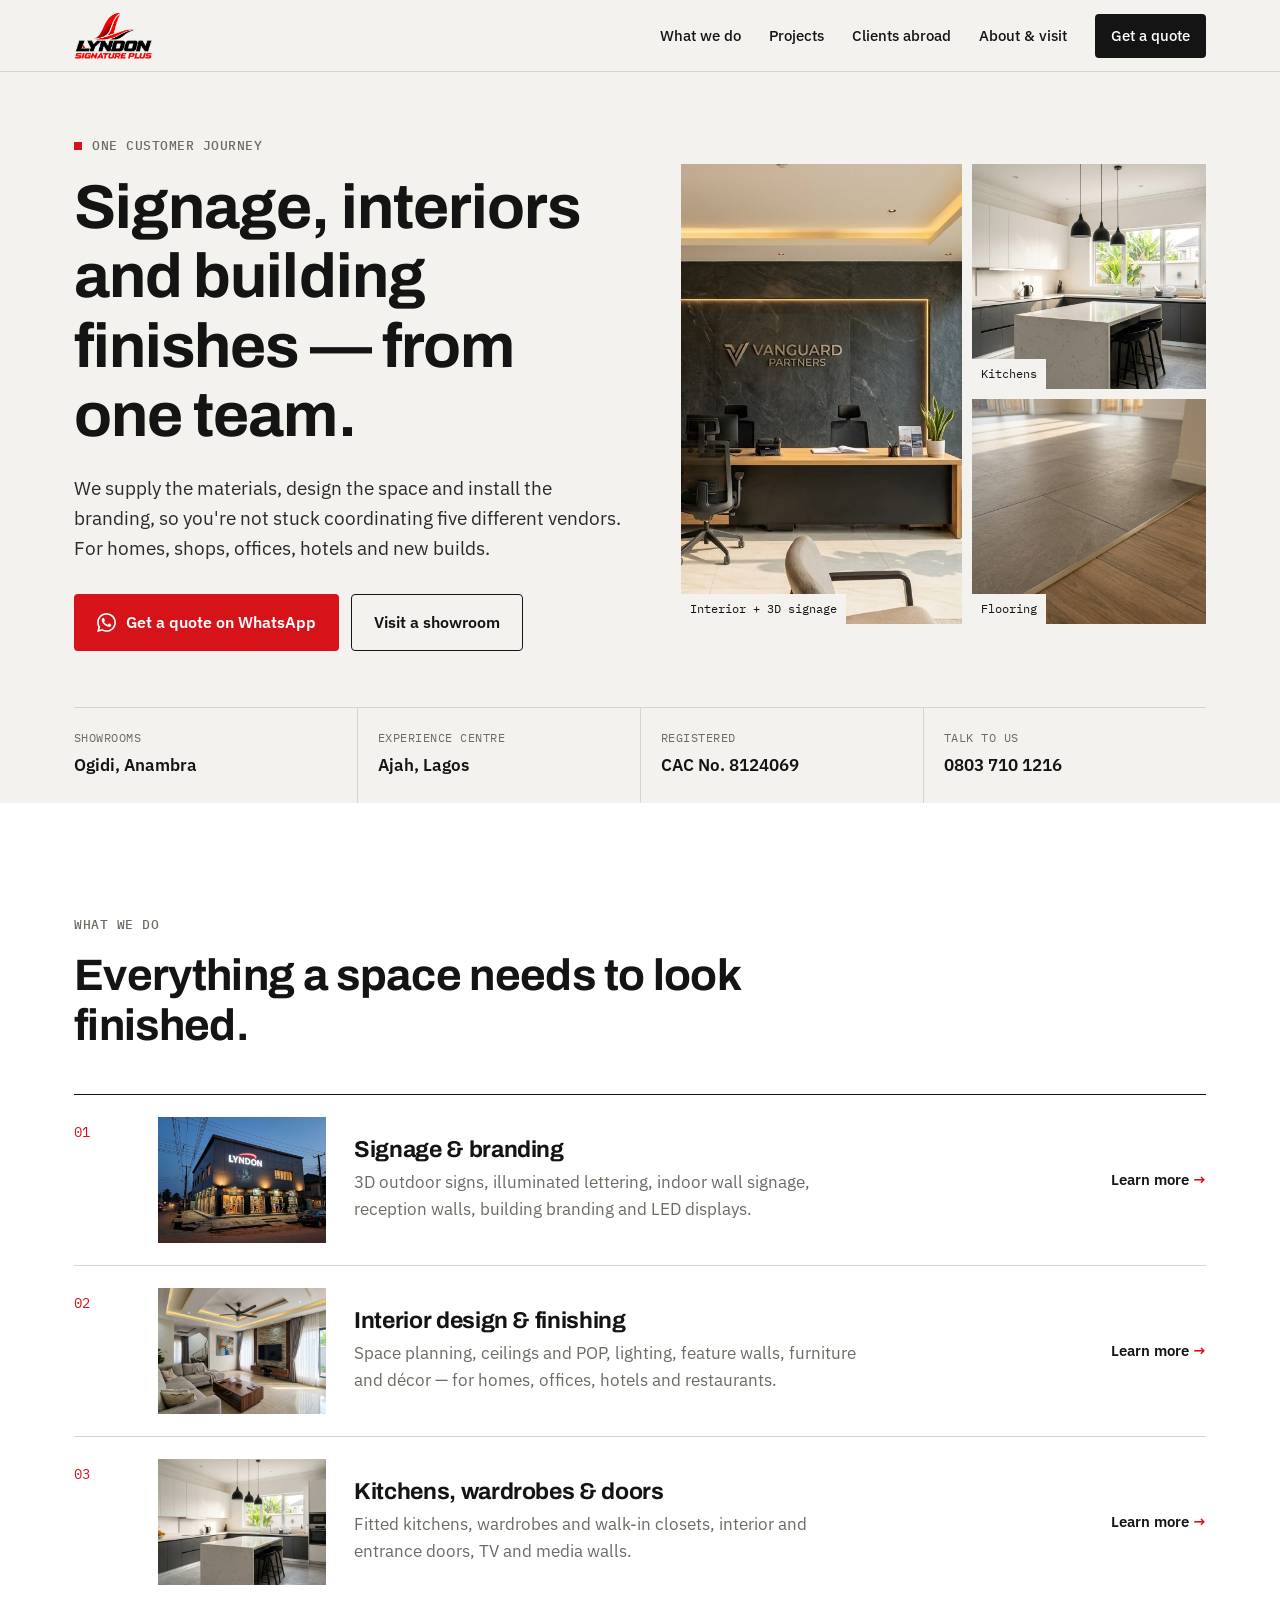
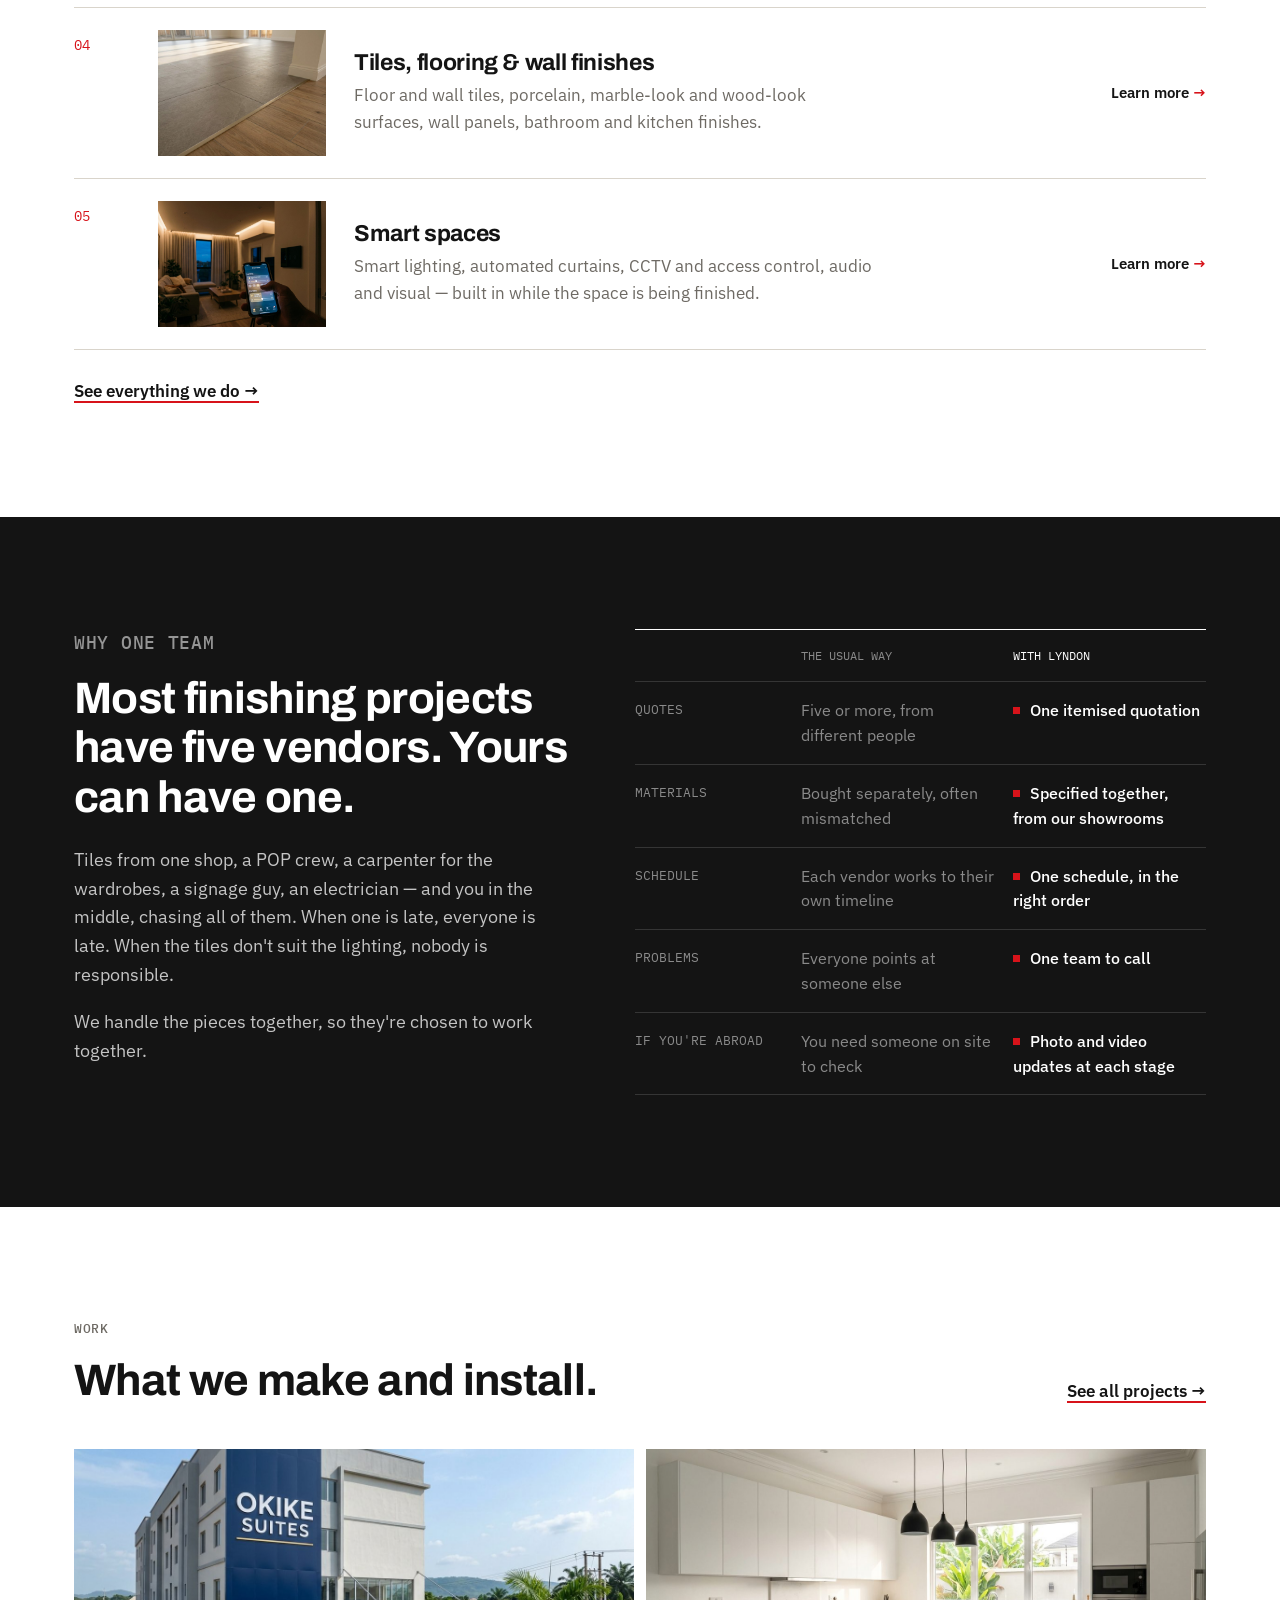
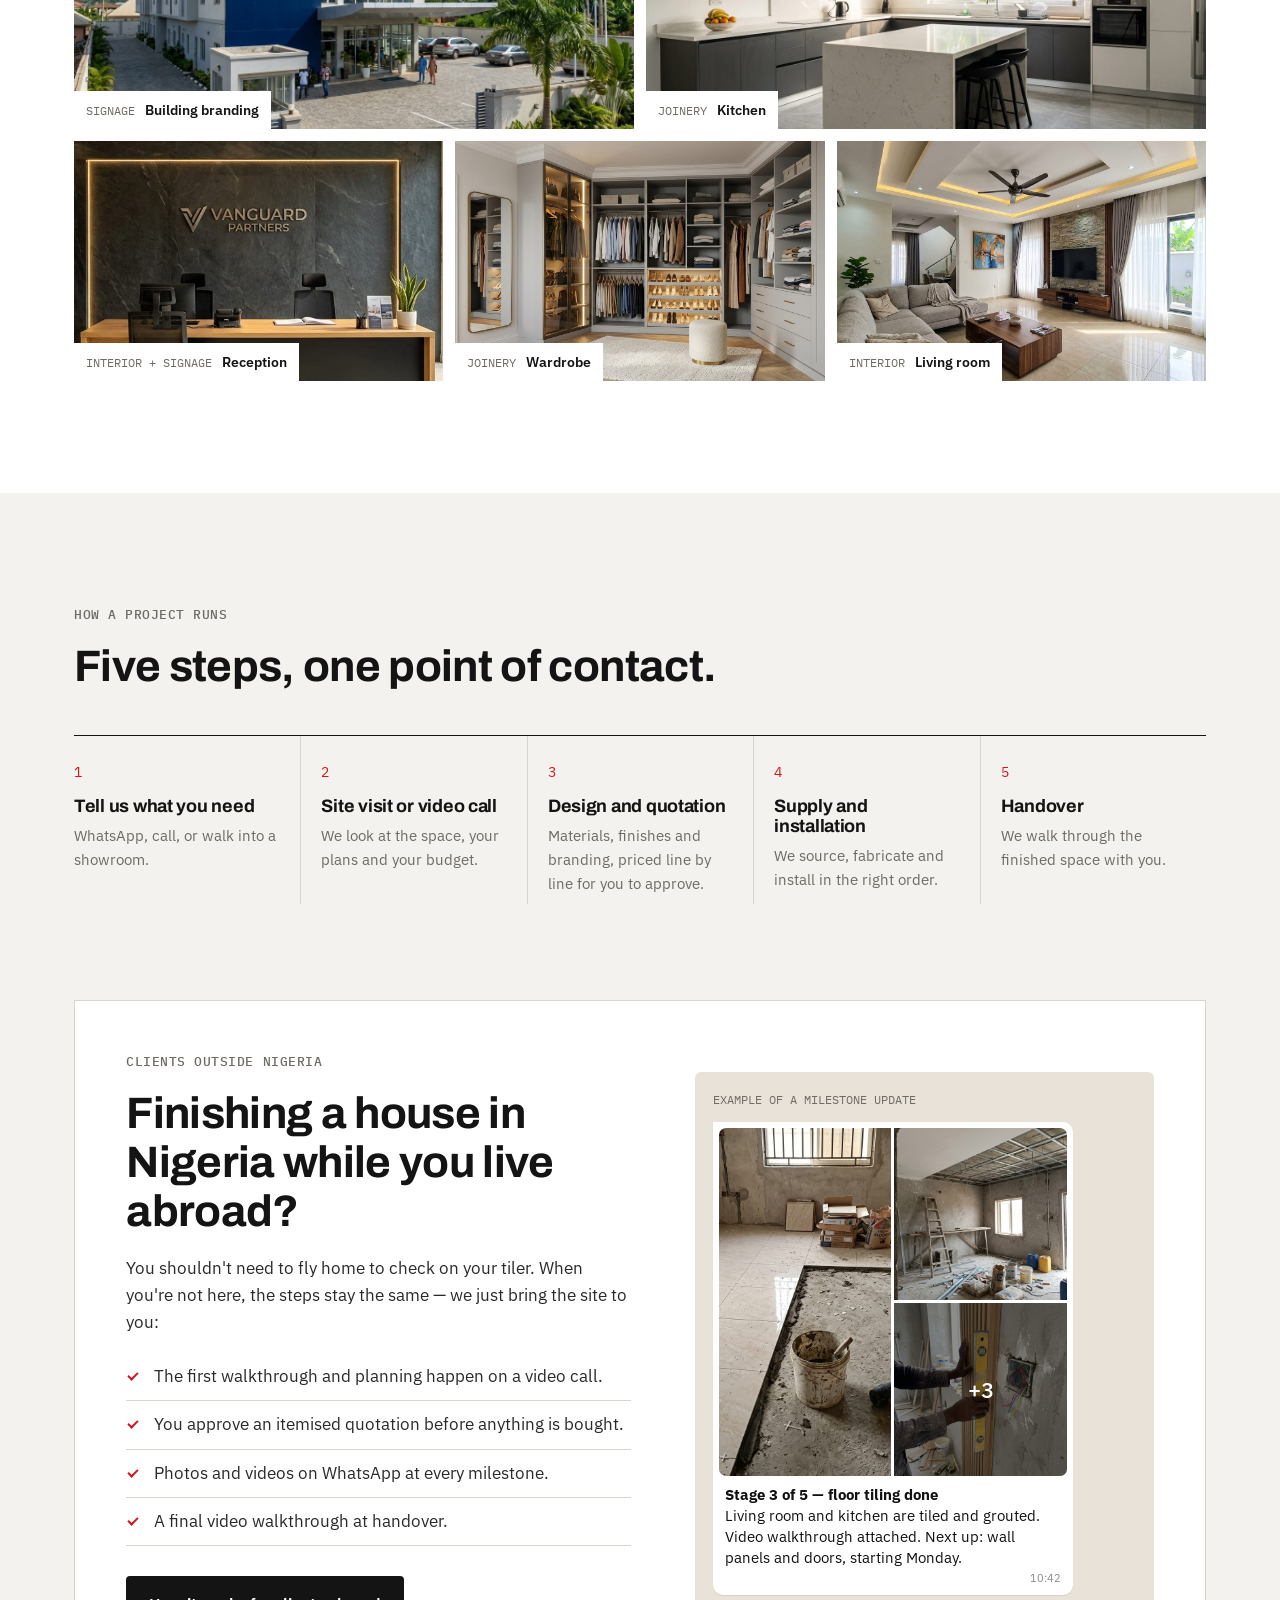
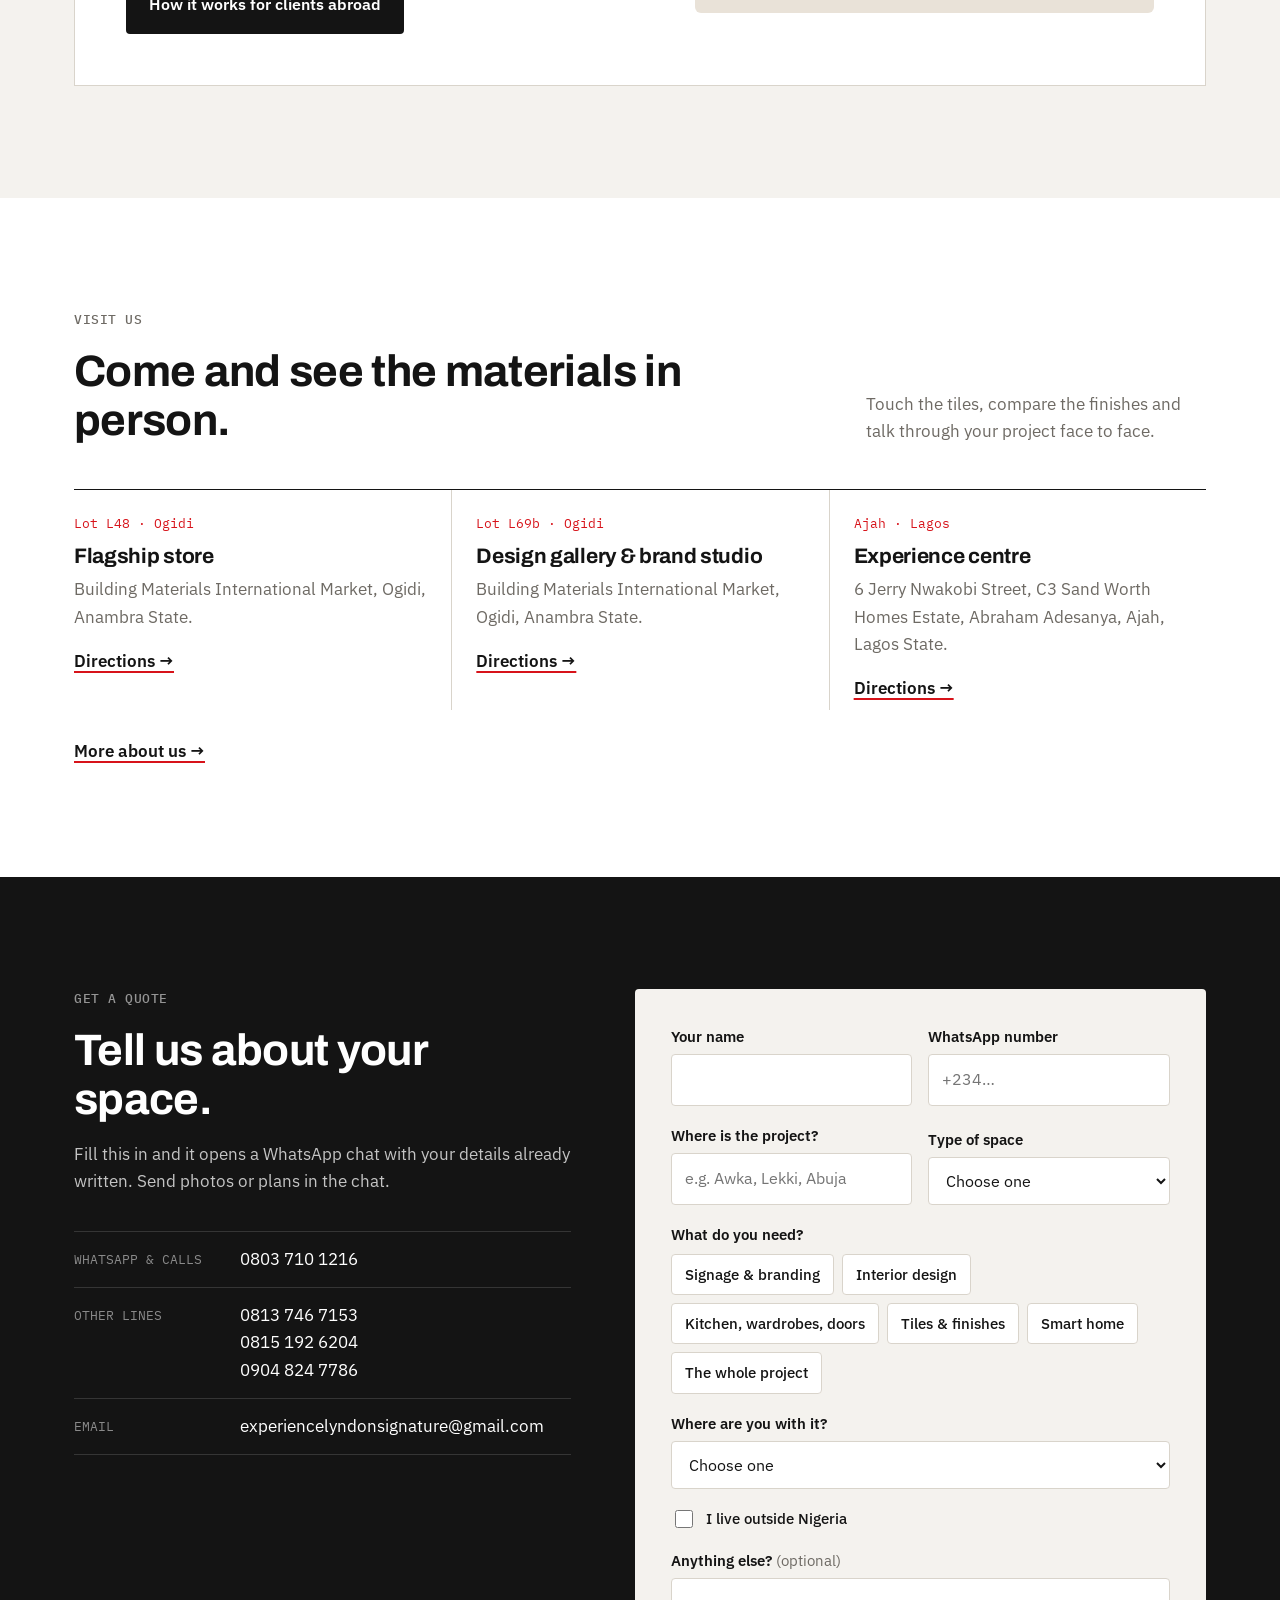
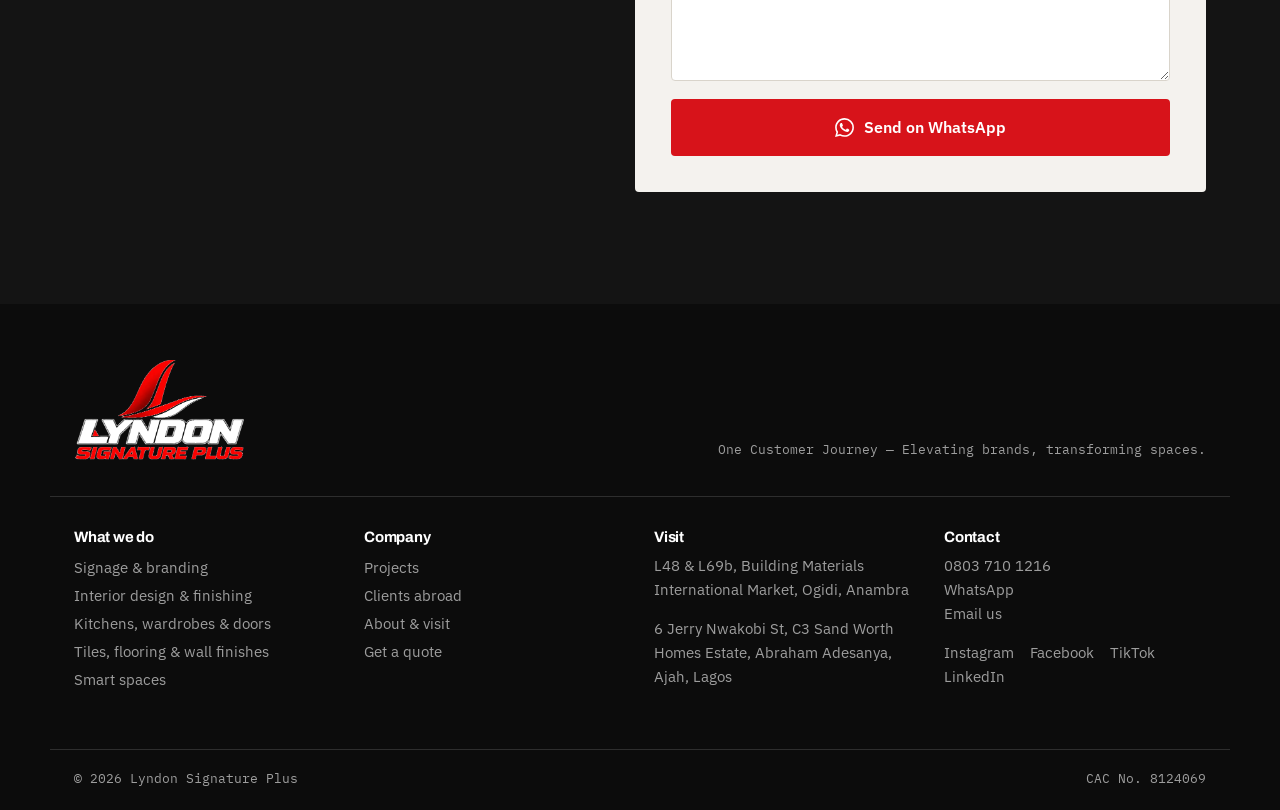
==== website/index.html @ a9f729b7 "Add site pages, styles and logos Co-Authored-By: Claude Opus 5.5 <noreply@anthropic.com>" ====
<!doctype html>
<html lang="en">
<head>
  <meta charset="utf-8">
  <meta name="viewport" content="width=device-width, initial-scale=1">
  <title>Lyndon Signature Plus — Signage, Interiors &amp; Building Finishes</title>
  <meta name="description" content="Signage, interiors, kitchens, doors, tiles and finishes — supplied, designed and installed by one team. Showrooms in Ogidi, Anambra and an experience centre in Ajah, Lagos.">
  <meta name="theme-color" content="#f4f2ee">
  <meta property="og:title" content="Lyndon Signature Plus">
  <meta property="og:description" content="Signage, interiors and building finishes from one team. Ogidi · Lagos.">
  <meta property="og:image" content="assets/img/hero-reception.jpg">
  <link rel="icon" type="image/png" href="assets/img/favicon.png">
  <link rel="preconnect" href="https://fonts.googleapis.com">
  <link rel="preconnect" href="https://fonts.gstatic.com" crossorigin>
  <link href="https://fonts.googleapis.com/css2?family=Archivo:wght@500;600;700;800&family=IBM+Plex+Mono:wght@400;500&family=IBM+Plex+Sans:wght@400;500;600&display=swap" rel="stylesheet">
  <link rel="stylesheet" href="assets/css/styles.css">
</head>
<body>

<header class="header" id="top">
  <div class="container header__inner">
    <a href="index.html" class="header__logo" aria-label="Lyndon Signature Plus home">
      <img src="assets/img/logo.png" alt="Lyndon Signature Plus" width="1084" height="638">
    </a>
    <nav class="nav" id="nav" aria-label="Main">
      <a href="services.html">What we do</a>
      <a href="projects.html">Projects</a>
      <a href="abroad.html">Clients abroad</a>
      <a href="about.html">About &amp; visit</a>
      <a href="contact.html" class="nav__cta">Get a quote</a>
    </nav>
    <button class="menu-toggle" id="menuToggle" aria-label="Open menu" aria-expanded="false" aria-controls="nav">
      <span></span><span></span>
    </button>
  </div>
</header>

<main>

<!-- ============ HERO ============ -->
<section class="hero">
  <div class="container hero__grid">
    <div class="hero__text">
      <p class="label"><span class="label__dot"></span>One Customer Journey</p>
      <h1>Signage, interiors and building finishes — from one team.</h1>
      <p class="hero__lead">We supply the materials, design the space and install the branding, so you're not stuck coordinating five different vendors. For homes, shops, offices, hotels and new builds.</p>
      <div class="hero__ctas">
        <a href="https://wa.me/2348037101216?text=Hello%20Lyndon%20Signature%20Plus%2C%20I'd%20like%20a%20quote." class="btn btn--red" target="_blank" rel="noopener">
          <svg viewBox="0 0 24 24" aria-hidden="true"><use href="#i-wa"/></svg> Get a quote on WhatsApp
        </a>
        <a href="about.html#visit" class="btn btn--line">Visit a showroom</a>
      </div>
    </div>

    <!-- Swap these for real project/showroom photos when available -->
    <div class="hero__media">
      <figure class="hm hm--a"><img src="assets/img/hero-reception.jpg" alt="Lounge with a backlit 3D logo wall"><figcaption>Interior + 3D signage</figcaption></figure>
      <figure class="hm hm--b"><img src="assets/img/kitchens.jpg" alt="Fitted kitchen with island"><figcaption>Kitchens</figcaption></figure>
      <figure class="hm hm--c"><img src="assets/img/flooring.jpg" alt="Wood-look and marble flooring"><figcaption>Flooring</figcaption></figure>
      <figure class="hm hm--d"><img src="assets/img/doors.jpg" alt="Solid wood interior doors"><figcaption>Doors</figcaption></figure>
    </div>
  </div>

  <div class="container">
    <dl class="facts">
      <div><dt>Showrooms</dt><dd>Ogidi, Anambra</dd></div>
      <div><dt>Experience centre</dt><dd>Ajah, Lagos</dd></div>
      <div><dt>Registered</dt><dd>CAC No. 8124069</dd></div>
      <div><dt>Talk to us</dt><dd><a href="tel:+2348037101216">0803 710 1216</a></dd></div>
    </dl>
  </div>
</section>

<!-- ============ SERVICES (catalogue) ============ -->
<section class="section" id="services">
  <div class="container">
    <div class="head">
      <p class="label">What we do</p>
      <h2>Everything a space needs to look finished.</h2>
    </div>

    <ol class="catalogue">
      <li class="cat">
        <span class="cat__ref">01</span>
        <a class="cat__img" href="signage-branding.html" tabindex="-1" aria-hidden="true"><img src="assets/img/signage-outdoor.jpg" alt="" loading="lazy"></a>
        <div class="cat__body">
          <h3><a href="signage-branding.html">Signage &amp; branding</a></h3>
          <p>3D outdoor signs, illuminated lettering, indoor wall signage, reception walls, building branding and LED displays.</p>
        </div>
        <a class="cat__ask" href="signage-branding.html">Learn more <span>→</span></a>
      </li>
      <li class="cat">
        <span class="cat__ref">02</span>
        <a class="cat__img" href="interiors.html" tabindex="-1" aria-hidden="true"><img src="assets/img/interiors.jpg" alt="" loading="lazy"></a>
        <div class="cat__body">
          <h3><a href="interiors.html">Interior design &amp; finishing</a></h3>
          <p>Space planning, ceilings and POP, lighting, feature walls, furniture and décor — for homes, offices, hotels and restaurants.</p>
        </div>
        <a class="cat__ask" href="interiors.html">Learn more <span>→</span></a>
      </li>
      <li class="cat">
        <span class="cat__ref">03</span>
        <a class="cat__img" href="kitchens-wardrobes-doors.html" tabindex="-1" aria-hidden="true"><img src="assets/img/kitchens.jpg" alt="" loading="lazy"></a>
        <div class="cat__body">
          <h3><a href="kitchens-wardrobes-doors.html">Kitchens, wardrobes &amp; doors</a></h3>
          <p>Fitted kitchens, wardrobes and walk-in closets, interior and entrance doors, TV and media walls.</p>
        </div>
        <a class="cat__ask" href="kitchens-wardrobes-doors.html">Learn more <span>→</span></a>
      </li>
      <li class="cat">
        <span class="cat__ref">04</span>
        <a class="cat__img" href="tiles-finishes.html" tabindex="-1" aria-hidden="true"><img src="assets/img/flooring.jpg" alt="" loading="lazy"></a>
        <div class="cat__body">
          <h3><a href="tiles-finishes.html">Tiles, flooring &amp; wall finishes</a></h3>
          <p>Floor and wall tiles, porcelain, marble-look and wood-look surfaces, wall panels, bathroom and kitchen finishes.</p>
        </div>
        <a class="cat__ask" href="tiles-finishes.html">Learn more <span>→</span></a>
      </li>
      <li class="cat">
        <span class="cat__ref">05</span>
        <a class="cat__img" href="smart-spaces.html" tabindex="-1" aria-hidden="true"><img src="assets/img/smart-lighting.jpg" alt="" loading="lazy"></a>
        <div class="cat__body">
          <h3><a href="smart-spaces.html">Smart spaces</a></h3>
          <p>Smart lighting, automated curtains, CCTV and access control, audio and visual — built in while the space is being finished.</p>
        </div>
        <a class="cat__ask" href="smart-spaces.html">Learn more <span>→</span></a>
      </li>
    </ol>
    <p class="more"><a class="text-link" href="services.html">See everything we do →</a></p>
  </div>
</section>

<!-- ============ WHY ONE TEAM ============ -->
<section class="section section--ink" id="why">
  <div class="container why">
    <div class="why__text">
      <p class="label label--light">Why one team</p>
      <h2>Most finishing projects have five vendors. Yours can have one.</h2>
      <p>Tiles from one shop, a POP crew, a carpenter for the wardrobes, a signage guy, an electrician — and you in the middle, chasing all of them. When one is late, everyone is late. When the tiles don't suit the lighting, nobody is responsible.</p>
      <p>We handle the pieces together, so they're chosen to work together.</p>
    </div>

    <div class="compare" role="table" aria-label="The usual way compared with Lyndon">
      <div class="compare__row compare__row--head" role="row">
        <span role="columnheader"></span>
        <span role="columnheader">The usual way</span>
        <span role="columnheader">With Lyndon</span>
      </div>
      <div class="compare__row" role="row">
        <span role="rowheader">Quotes</span>
        <span role="cell">Five or more, from different people</span>
        <span role="cell">One itemised quotation</span>
      </div>
      <div class="compare__row" role="row">
        <span role="rowheader">Materials</span>
        <span role="cell">Bought separately, often mismatched</span>
        <span role="cell">Specified together, from our showrooms</span>
      </div>
      <div class="compare__row" role="row">
        <span role="rowheader">Schedule</span>
        <span role="cell">Each vendor works to their own timeline</span>
        <span role="cell">One schedule, in the right order</span>
      </div>
      <div class="compare__row" role="row">
        <span role="rowheader">Problems</span>
        <span role="cell">Everyone points at someone else</span>
        <span role="cell">One team to call</span>
      </div>
      <div class="compare__row" role="row">
        <span role="rowheader">If you're abroad</span>
        <span role="cell">You need someone on site to check</span>
        <span role="cell">Photo and video updates at each stage</span>
      </div>
    </div>
  </div>
</section>

<!-- ============ WORK ============ -->
<!-- Replace these with real project photos (phone photos are fine) as soon as possible. -->
<section class="section" id="work">
  <div class="container">
    <div class="head head--row">
      <div>
        <p class="label">Work</p>
        <h2>What we make and install.</h2>
      </div>
      <a class="text-link" href="projects.html">See all projects →</a>
    </div>
    <div class="work">
      <figure class="w w--1"><img src="assets/img/building-branding.jpg" alt="Building facade branding" loading="lazy"><figcaption><span>Signage</span>Building branding</figcaption></figure>
      <figure class="w w--2"><img src="assets/img/kitchens.jpg" alt="Kitchen with island and pendant lights" loading="lazy"><figcaption><span>Joinery</span>Kitchen</figcaption></figure>
      <figure class="w w--3"><img src="assets/img/reception.jpg" alt="Reception desk with backlit logo wall" loading="lazy"><figcaption><span>Interior + signage</span>Reception</figcaption></figure>
      <figure class="w w--4"><img src="assets/img/wardrobes.jpg" alt="Walk-in wardrobe" loading="lazy"><figcaption><span>Joinery</span>Wardrobe</figcaption></figure>
      <figure class="w w--5"><img src="assets/img/interiors.jpg" alt="Living room" loading="lazy"><figcaption><span>Interior</span>Living room</figcaption></figure>
    </div>
  </div>
</section>

<!-- ============ PROCESS + ABROAD ============ -->
<section class="section section--paper" id="abroad">
  <div class="container">
    <div class="head">
      <p class="label">How a project runs</p>
      <h2>Five steps, one point of contact.</h2>
    </div>
    <ol class="steps">
      <li><span>1</span><h3>Tell us what you need</h3><p>WhatsApp, call, or walk into a showroom.</p></li>
      <li><span>2</span><h3>Site visit or video call</h3><p>We look at the space, your plans and your budget.</p></li>
      <li><span>3</span><h3>Design and quotation</h3><p>Materials, finishes and branding, priced line by line for you to approve.</p></li>
      <li><span>4</span><h3>Supply and installation</h3><p>We source, fabricate and install in the right order.</p></li>
      <li><span>5</span><h3>Handover</h3><p>We walk through the finished space with you.</p></li>
    </ol>

    <div class="abroad">
      <div class="abroad__text">
        <p class="label">Clients outside Nigeria</p>
        <h2>Finishing a house in Nigeria while you live abroad?</h2>
        <p>You shouldn't need to fly home to check on your tiler. When you're not here, the steps stay the same — we just bring the site to you:</p>
        <ul class="ticks">
          <li>The first walkthrough and planning happen on a video call.</li>
          <li>You approve an itemised quotation before anything is bought.</li>
          <li>Photos and videos on WhatsApp at every milestone.</li>
          <li>A final video walkthrough at handover.</li>
        </ul>
        <a href="abroad.html" class="btn btn--ink">How it works for clients abroad</a>
      </div>
      <div class="update" aria-label="Example of a milestone update">
        <p class="update__tag">Example of a milestone update</p>
        <div class="update__chat">
          <div class="bubble">
            <div class="bubble__photos">
              <img src="assets/img/progress-1.jpg" alt="">
              <img src="assets/img/progress-2.jpg" alt="">
              <img src="assets/img/progress-3.jpg" alt="">
              <span>+3</span>
            </div>
            <p><b>Stage 3 of 5 — floor tiling done</b><br>Living room and kitchen are tiled and grouted. Video walkthrough attached. Next up: wall panels and doors, starting Monday.</p>
            <time>10:42</time>
          </div>
        </div>
      </div>
    </div>
  </div>
</section>

<!-- ============ VISIT ============ -->
<section class="section" id="visit">
  <div class="container">
    <div class="head head--row">
      <div>
        <p class="label">Visit us</p>
        <h2>Come and see the materials in person.</h2>
      </div>
      <p class="head__note">Touch the tiles, compare the finishes and talk through your project face to face.</p>
    </div>
    <div class="places">
      <article class="place">
        <p class="place__code">Lot L48 · Ogidi</p>
        <h3>Flagship store</h3>
        <p>Building Materials International Market, Ogidi, Anambra State.</p>
        <a class="text-link" target="_blank" rel="noopener" href="https://www.google.com/maps/search/?api=1&query=Building+Materials+International+Market+Ogidi+Anambra">Directions →</a>
      </article>
      <article class="place">
        <p class="place__code">Lot L69b · Ogidi</p>
        <h3>Design gallery &amp; brand studio</h3>
        <p>Building Materials International Market, Ogidi, Anambra State.</p>
        <a class="text-link" target="_blank" rel="noopener" href="https://www.google.com/maps/search/?api=1&query=Building+Materials+International+Market+Ogidi+Anambra">Directions →</a>
      </article>
      <article class="place">
        <p class="place__code">Ajah · Lagos</p>
        <h3>Experience centre</h3>
        <p>6 Jerry Nwakobi Street, C3 Sand Worth Homes Estate, Abraham Adesanya, Ajah, Lagos State.</p>
        <a class="text-link" target="_blank" rel="noopener" href="https://www.google.com/maps/search/?api=1&query=Abraham+Adesanya+Ajah+Lagos">Directions →</a>
      </article>
    </div>

    <p class="more"><a class="text-link" href="about.html">More about us →</a></p>
  </div>
</section>

<!-- ============ CONTACT ============ -->
<section class="section section--ink contact" id="contact">
  <div class="container contact__grid">
    <div class="contact__text">
      <p class="label label--light">Get a quote</p>
      <h2>Tell us about your space.</h2>
      <p>Fill this in and it opens a WhatsApp chat with your details already written. Send photos or plans in the chat.</p>
      <dl class="contact__list">
        <div><dt>WhatsApp &amp; calls</dt><dd><a href="tel:+2348037101216">0803 710 1216</a></dd></div>
        <div><dt>Other lines</dt><dd><a href="tel:+2348137467153">0813 746 7153</a><br><a href="tel:+2348151926204">0815 192 6204</a><br><a href="tel:+2349048247786">0904 824 7786</a></dd></div>
        <div><dt>Email</dt><dd><a href="mailto:experiencelyndonsignature@gmail.com">experiencelyndonsignature@gmail.com</a></dd></div>
      </dl>
    </div>

    <form class="form" id="leadForm" novalidate>
      <div class="form__row">
        <label>Your name<input name="name" required autocomplete="name"></label>
        <label>WhatsApp number<input name="phone" type="tel" required autocomplete="tel" placeholder="+234…"></label>
      </div>
      <div class="form__row">
        <label>Where is the project?<input name="location" placeholder="e.g. Awka, Lekki, Abuja"></label>
        <label>Type of space
          <select name="type">
            <option value="">Choose one</option>
            <option>Home</option><option>Office</option><option>Shop / showroom</option>
            <option>Hotel / shortlet</option><option>Restaurant / lounge</option>
            <option>Estate / development</option><option>Other</option>
          </select>
        </label>
      </div>
      <fieldset class="chips">
        <legend>What do you need?</legend>
        <label><input type="checkbox" name="needs" value="Signage & branding"><span>Signage &amp; branding</span></label>
        <label><input type="checkbox" name="needs" value="Interior design"><span>Interior design</span></label>
        <label><input type="checkbox" name="needs" value="Kitchen / wardrobes / doors"><span>Kitchen, wardrobes, doors</span></label>
        <label><input type="checkbox" name="needs" value="Tiles & finishes"><span>Tiles &amp; finishes</span></label>
        <label><input type="checkbox" name="needs" value="Smart home"><span>Smart home</span></label>
        <label><input type="checkbox" name="needs" value="The whole project"><span>The whole project</span></label>
      </fieldset>
      <label>Where are you with it?
        <select name="stage">
          <option value="">Choose one</option>
          <option>Just exploring</option><option>Planning</option><option>Building</option>
          <option>Ready for finishing</option><option>Renovating</option><option>Ready to start now</option>
        </select>
      </label>
      <label class="check-line"><input type="checkbox" name="abroad" value="yes"> I live outside Nigeria</label>
      <label>Anything else? <em>(optional)</em>
        <textarea name="message" rows="3"></textarea>
      </label>
      <p class="form__error" id="formError" role="alert" hidden></p>
      <button type="submit" class="btn btn--red btn--block">
        <svg viewBox="0 0 24 24" aria-hidden="true"><use href="#i-wa"/></svg> Send on WhatsApp
      </button>
    </form>
  </div>
</section>

</main>

<footer class="footer">
  <div class="container footer__top">
    <a href="index.html"><img src="assets/img/logo-light.png" alt="Lyndon Signature Plus" width="1084" height="638" loading="lazy"></a>
    <p class="footer__line">One Customer Journey — Elevating brands, transforming spaces.</p>
  </div>
  <div class="container footer__grid">
    <div>
      <h4>What we do</h4>
      <p class="footer__links"><a href="signage-branding.html">Signage &amp; branding</a><a href="interiors.html">Interior design &amp; finishing</a><a href="kitchens-wardrobes-doors.html">Kitchens, wardrobes &amp; doors</a><a href="tiles-finishes.html">Tiles, flooring &amp; wall finishes</a><a href="smart-spaces.html">Smart spaces</a></p>
    </div>
    <div>
      <h4>Company</h4>
      <p class="footer__links"><a href="projects.html">Projects</a><a href="abroad.html">Clients abroad</a><a href="about.html">About &amp; visit</a><a href="contact.html">Get a quote</a></p>
    </div>
    <div>
      <h4>Visit</h4>
      <p>L48 &amp; L69b, Building Materials International Market, Ogidi, Anambra</p>
      <p>6 Jerry Nwakobi St, C3 Sand Worth Homes Estate, Abraham Adesanya, Ajah, Lagos</p>
    </div>
    <div>
      <h4>Contact</h4>
      <p><a href="tel:+2348037101216">0803 710 1216</a><br><a href="https://wa.me/2348037101216" target="_blank" rel="noopener">WhatsApp</a><br><a href="mailto:experiencelyndonsignature@gmail.com">Email us</a></p>
      <!-- TODO: real profile URLs (flyer handle: "@Lyndon signatures") -->
      <p class="footer__social"><a href="#">Instagram</a> <a href="#">Facebook</a> <a href="#">TikTok</a> <a href="#">LinkedIn</a></p>
    </div>
  </div>
  <div class="container footer__base">
    <p>© <span id="year">2026</span> Lyndon Signature Plus</p>
    <p>CAC No. 8124069</p>
  </div>
</footer>

<nav class="bottombar" aria-label="Quick contact">
  <a href="https://wa.me/2348037101216" target="_blank" rel="noopener"><svg viewBox="0 0 24 24" aria-hidden="true"><use href="#i-wa"/></svg>WhatsApp</a>
  <a href="tel:+2348037101216">Call</a>
  <a href="contact.html" class="bottombar__cta">Get a quote</a>
</nav>

<svg width="0" height="0" style="position:absolute" aria-hidden="true">
  <symbol id="i-wa" viewBox="0 0 24 24"><path fill="currentColor" d="M17.47 14.38c-.3-.15-1.76-.87-2.03-.97-.27-.1-.47-.15-.67.15-.2.3-.77.97-.94 1.17-.17.2-.35.22-.65.07-.3-.15-1.26-.46-2.4-1.48-.89-.79-1.49-1.77-1.66-2.07-.17-.3-.02-.46.13-.61.13-.13.3-.35.45-.52.15-.17.2-.3.3-.5.1-.2.05-.37-.03-.52-.07-.15-.67-1.62-.92-2.22-.24-.58-.49-.5-.67-.51h-.57c-.2 0-.52.07-.79.37-.27.3-1.04 1.02-1.04 2.48s1.07 2.88 1.21 3.08c.15.2 2.1 3.2 5.08 4.49.71.31 1.26.49 1.69.63.71.23 1.36.2 1.87.12.57-.09 1.76-.72 2.01-1.41.25-.69.25-1.29.17-1.41-.07-.12-.27-.2-.57-.35zM12.04 21.8h-.01a9.8 9.8 0 0 1-5-1.37l-.36-.21-3.72.98 1-3.63-.24-.37a9.8 9.8 0 0 1-1.5-5.22c0-5.42 4.42-9.84 9.85-9.84a9.78 9.78 0 0 1 6.96 2.89 9.78 9.78 0 0 1 2.88 6.96c0 5.43-4.42 9.85-9.85 9.85zm8.38-18.23A11.77 11.77 0 0 0 12.04.1C5.5.1.17 5.42.17 11.97c0 2.09.55 4.13 1.59 5.93L.07 24l6.25-1.64a11.84 11.84 0 0 0 5.71 1.46h.01c6.54 0 11.87-5.33 11.87-11.88 0-3.17-1.24-6.16-3.49-8.4z"/></symbol>
</svg>

<script src="assets/js/main.js"></script>
</body>
</html>
---- website/assets/css/styles.css ----
/* =========================================================
   Lyndon Signature Plus — styles
   Direction: materials catalogue / spec sheet. Warm paper,
   ink, thin rules, red used sparingly.
   ========================================================= */
:root {
  --red: #d7131a;
  --red-dark: #b10f15;
  --ink: #141414;
  --ink-2: #1f1f1f;
  --text: #2a2a2a;
  --muted: #6e6a64;
  --paper: #f4f2ee;
  --paper-2: #ebe7e0;
  --rule: #d9d4cb;
  --rule-dark: rgba(255,255,255,.14);
  --white: #ffffff;
  --header-h: 72px;
  --font-display: "Archivo", system-ui, sans-serif;
  --font-body: "IBM Plex Sans", system-ui, sans-serif;
  --font-mono: "IBM Plex Mono", ui-monospace, monospace;
}

*, *::before, *::after { box-sizing: border-box; }
html { scroll-behavior: smooth; scroll-padding-top: var(--header-h); }
body { overflow-x: clip; }
body {
  margin: 0; font-family: var(--font-body); font-size: 17px; line-height: 1.6;
  color: var(--text); background: var(--white); -webkit-font-smoothing: antialiased;
}
img { display: block; max-width: 100%; height: auto; }
a { color: inherit; }
h1, h2, h3, h4 { font-family: var(--font-display); color: var(--ink); margin: 0; line-height: 1.12; letter-spacing: -.015em; font-weight: 700; }
p { margin: 0 0 1em; }
button { font: inherit; cursor: pointer; }
.container { width: 100%; max-width: 1180px; margin: 0 auto; padding: 0 24px; }

/* ---------- Small parts ---------- */
.label {
  font-family: var(--font-mono); font-size: 13px; font-weight: 500;
  letter-spacing: .04em; text-transform: uppercase; color: var(--muted);
  margin: 0 0 16px; display: flex; align-items: center; gap: 10px;
}
.label__dot { width: 8px; height: 8px; background: var(--red); }
.label--light { color: rgba(255,255,255,.55); }

.btn {
  display: inline-flex; align-items: center; justify-content: center; gap: 10px;
  padding: 15px 22px; border: 1.5px solid transparent; border-radius: 4px;
  font-family: var(--font-body); font-weight: 600; font-size: 16px; text-decoration: none;
  transition: background .15s, color .15s, border-color .15s;
}
.btn svg { width: 19px; height: 19px; flex: none; }
.btn--block { width: 100%; }
.btn--red { background: var(--red); color: var(--white); }
.btn--red:hover { background: var(--red-dark); }
.btn--ink { background: var(--ink); color: var(--white); }
.btn--ink:hover { background: #000; }
.btn--line { border-color: var(--ink); color: var(--ink); }
.btn--line:hover { background: var(--ink); color: var(--white); }
.text-link { color: var(--ink); font-weight: 600; text-decoration: underline; text-decoration-color: var(--red); text-underline-offset: 4px; text-decoration-thickness: 2px; }
.text-link:hover { color: var(--red); }

/* ---------- Header ---------- */
.header {
  position: sticky; top: 0; z-index: 50; height: var(--header-h);
  background: var(--paper); border-bottom: 1px solid var(--rule);
}
.header__inner { height: 100%; display: flex; align-items: center; justify-content: space-between; gap: 24px; }
.header__logo img { height: 46px; width: auto; }
.nav { display: flex; align-items: center; gap: 28px; }
.nav a { text-decoration: none; font-size: 15px; font-weight: 500; color: var(--ink); }
.nav a:hover { color: var(--red); }
.nav .nav__cta { background: var(--ink); color: var(--white); padding: 10px 16px; border-radius: 4px; }
.nav .nav__cta:hover { background: var(--red); color: var(--white); }
.menu-toggle { display: none; width: 44px; height: 44px; border: 0; background: none; padding: 0; position: relative; }
.menu-toggle span { position: absolute; left: 10px; right: 10px; height: 2px; background: var(--ink); transition: transform .2s; }
.menu-toggle span:nth-child(1) { top: 17px; }
.menu-toggle span:nth-child(2) { top: 25px; }
.menu-toggle[aria-expanded="true"] span:nth-child(1) { transform: translateY(4px) rotate(45deg); }
.menu-toggle[aria-expanded="true"] span:nth-child(2) { transform: translateY(-4px) rotate(-45deg); }

/* ---------- Hero ---------- */
.hero { background: var(--paper); padding: 64px 0 0; }
.hero__grid { display: grid; grid-template-columns: 1.05fr 1fr; gap: 56px; align-items: center; }
.hero h1 { font-size: clamp(38px, 5vw, 62px); font-weight: 700; margin-bottom: 22px; }
.hero__lead { font-size: 19px; color: var(--text); max-width: 34em; margin-bottom: 30px; }
.hero__ctas { display: flex; flex-wrap: wrap; gap: 12px; }
.hero__media { display: grid; grid-template-columns: 1.2fr 1fr; grid-template-rows: 1fr 1fr; gap: 10px; height: 460px; }
.hm { margin: 0; position: relative; overflow: hidden; background: var(--paper-2); }
.hm img { width: 100%; height: 100%; object-fit: cover; }
.hm--a { grid-row: span 2; }
.hm figcaption {
  position: absolute; left: 0; bottom: 0; background: var(--paper); color: var(--ink);
  font-family: var(--font-mono); font-size: 12px; padding: 5px 9px;
}
.hm--d { display: none; }
.facts {
  margin: 56px 0 0; display: grid; grid-template-columns: repeat(4, 1fr);
  border-top: 1px solid var(--rule);
}
.facts div { padding: 20px 20px 24px 0; }
.facts div + div { padding-left: 20px; border-left: 1px solid var(--rule); }
.facts dt { font-family: var(--font-mono); font-size: 12px; text-transform: uppercase; color: var(--muted); letter-spacing: .04em; }
.facts dd { margin: 4px 0 0; font-weight: 600; color: var(--ink); }
.facts a { text-decoration: none; }

/* ---------- Sections ---------- */
.section { padding: clamp(72px, 9vw, 112px) 0; }
.section--paper { background: var(--paper); }
.section--ink { background: var(--ink); color: rgba(255,255,255,.75); }
.section--ink h2, .section--ink h3 { color: var(--white); }
.head { margin-bottom: 44px; max-width: 720px; }
.head h2, .section h2 { font-size: clamp(30px, 3.6vw, 44px); }
.head--row { max-width: none; display: flex; flex-wrap: wrap; justify-content: space-between; align-items: flex-end; gap: 16px 40px; }
.head--row > div { max-width: 640px; }
.head__note { max-width: 340px; color: var(--muted); margin: 0; }

/* ---------- Catalogue ---------- */
.catalogue { list-style: none; margin: 0; padding: 0; border-top: 1.5px solid var(--ink); }
.cat {
  display: grid; grid-template-columns: 56px 168px 1fr auto; gap: 28px; align-items: center;
  padding: 22px 0; border-bottom: 1px solid var(--rule);
}
.cat__ref { font-family: var(--font-mono); font-size: 14px; color: var(--red); align-self: start; padding-top: 4px; }
.cat__img { aspect-ratio: 4 / 3; overflow: hidden; background: var(--paper-2); }
.cat__img img { width: 100%; height: 100%; object-fit: cover; transition: transform .5s; }
.cat:hover .cat__img img { transform: scale(1.05); }
.cat h3 { font-size: 23px; margin-bottom: 6px; }
.cat p { margin: 0; color: var(--muted); max-width: 52ch; }
.cat__ask { font-weight: 600; font-size: 15px; color: var(--ink); text-decoration: none; white-space: nowrap; }
.cat__ask span { color: var(--red); display: inline-block; transition: transform .2s; }
.cat__ask:hover span { transform: translateX(4px); }

/* ---------- Why ---------- */
.why { display: grid; grid-template-columns: 1fr 1.15fr; gap: 64px; align-items: start; }
.why__text h2 { margin-bottom: 24px; }
.why__text p { font-size: 18px; }
.compare { border-top: 1.5px solid var(--white); font-size: 15.5px; }
.compare__row { display: grid; grid-template-columns: 1fr 1.3fr 1.3fr; gap: 18px; padding: 16px 0; border-bottom: 1px solid var(--rule-dark); }
.compare__row [role="rowheader"] { font-family: var(--font-mono); font-size: 13px; text-transform: uppercase; color: rgba(255,255,255,.5); padding-top: 2px; }
.compare__row [role="cell"]:nth-child(2) { color: rgba(255,255,255,.5); }
.compare__row [role="cell"]:nth-child(3) { color: var(--white); font-weight: 500; }
.compare__row [role="cell"]:nth-child(3)::before { content: ""; display: inline-block; width: 7px; height: 7px; background: var(--red); margin-right: 10px; vertical-align: 2px; }
.compare__row--head span { font-family: var(--font-mono); font-size: 12px; text-transform: uppercase; color: rgba(255,255,255,.5); }
.compare__row--head span:last-child { color: var(--white); }

/* ---------- Work ---------- */
.work { display: grid; grid-template-columns: repeat(6, 1fr); grid-template-rows: 280px 240px; gap: 12px; }
.w { margin: 0; position: relative; overflow: hidden; background: var(--paper-2); }
.w img { width: 100%; height: 100%; object-fit: cover; }
.w--1 { grid-column: span 3; }
.w--2 { grid-column: span 3; }
.w--3 { grid-column: span 2; }
.w--4 { grid-column: span 2; }
.w--5 { grid-column: span 2; }
.w figcaption {
  position: absolute; left: 0; bottom: 0; background: var(--white); padding: 8px 12px;
  font-weight: 600; font-size: 14px; color: var(--ink); display: flex; gap: 10px; align-items: baseline;
}
.w figcaption span { font-family: var(--font-mono); font-weight: 400; font-size: 11.5px; color: var(--muted); text-transform: uppercase; }

/* ---------- Steps ---------- */
.steps { list-style: none; margin: 0; padding: 0; display: grid; grid-template-columns: repeat(5, 1fr); border-top: 1.5px solid var(--ink); }
.steps li { padding: 22px 20px 8px 0; }
.steps li + li { padding-left: 20px; border-left: 1px solid var(--rule); }
.steps span { font-family: var(--font-mono); color: var(--red); font-size: 14px; }
.steps h3 { font-size: 18px; margin: 10px 0 8px; }
.steps p { font-size: 15px; color: var(--muted); margin: 0; }

/* ---------- Abroad ---------- */
.abroad { margin-top: clamp(64px, 8vw, 96px); display: grid; grid-template-columns: 1.1fr 1fr; gap: 64px; align-items: center; background: var(--white); padding: clamp(28px, 4vw, 56px); border: 1px solid var(--rule); }
.abroad h2 { margin-bottom: 18px; }
.ticks { list-style: none; padding: 0; margin: 0 0 30px; }
.ticks li { padding: 10px 0 10px 28px; border-bottom: 1px solid var(--rule); position: relative; }
.ticks li::before { content: ""; position: absolute; left: 2px; top: 19px; width: 10px; height: 6px; border-left: 2px solid var(--red); border-bottom: 2px solid var(--red); transform: rotate(-45deg); }
.update { background: #e9e2d8; padding: 18px; border-radius: 6px; }
.update__tag { font-family: var(--font-mono); font-size: 12px; text-transform: uppercase; color: var(--muted); margin: 0 0 12px; }
.update__chat { display: flex; justify-content: flex-start; }
.bubble { background: var(--white); border-radius: 0 10px 10px 10px; padding: 6px 6px 8px; max-width: 360px; box-shadow: 0 1px 1px rgba(0,0,0,.08); }
.bubble__photos { display: grid; grid-template-columns: 1fr 1fr; gap: 3px; border-radius: 7px; overflow: hidden; position: relative; }
.bubble__photos img { aspect-ratio: 1; object-fit: cover; width: 100%; height: 100%; }
.bubble__photos img:first-child { grid-row: span 2; aspect-ratio: auto; }
.bubble__photos span { position: absolute; right: 0; bottom: 0; width: calc(50% - 1.5px); aspect-ratio: 1; background: rgba(0,0,0,.45); color: #fff; display: grid; place-items: center; font-size: 22px; font-weight: 500; }
.bubble p { font-size: 14.5px; line-height: 1.45; margin: 8px 6px 0; color: #111; }
.bubble time { display: block; text-align: right; font-size: 11px; color: #8a8a8a; margin: 2px 6px 0; }

/* ---------- Visit ---------- */
.places { display: grid; grid-template-columns: repeat(3, 1fr); border-top: 1.5px solid var(--ink); }
.place { padding: 24px 24px 8px 0; }
.place + .place { padding-left: 24px; border-left: 1px solid var(--rule); }
.place__code { font-family: var(--font-mono); font-size: 13px; color: var(--red); margin-bottom: 10px; }
.place h3 { font-size: 21px; margin-bottom: 8px; }
.place p:not(.place__code) { color: var(--muted); }
.about { margin-top: clamp(64px, 8vw, 96px); padding-top: 40px; border-top: 1px solid var(--rule); display: grid; grid-template-columns: 1.3fr 1fr; gap: 56px; }
.about__lead { font-size: clamp(19px, 1.9vw, 23px); color: var(--ink); line-height: 1.5; margin: 0; }
.about__cols p { color: var(--muted); }
.about__cols b { color: var(--ink); }

/* ---------- Contact ---------- */
.contact__grid { display: grid; grid-template-columns: 1fr 1.15fr; gap: 64px; align-items: start; }
.contact__text h2 { margin-bottom: 16px; }
.contact__list { margin: 36px 0 0; border-top: 1px solid var(--rule-dark); }
.contact__list div { display: grid; grid-template-columns: 150px 1fr; gap: 16px; padding: 14px 0; border-bottom: 1px solid var(--rule-dark); }
.contact__list dt { font-family: var(--font-mono); font-size: 12.5px; text-transform: uppercase; color: rgba(255,255,255,.5); padding-top: 3px; }
.contact__list dd { margin: 0; }
.contact__list a { color: var(--white); text-decoration: none; word-break: break-word; }
.contact__list a:hover { color: var(--red); }

.form { background: var(--paper); color: var(--text); padding: clamp(22px, 3vw, 36px); display: grid; gap: 18px; border-radius: 4px; }
.form__row { display: grid; grid-template-columns: 1fr 1fr; gap: 16px; align-items: end; }
.form label { display: block; font-weight: 600; font-size: 14.5px; color: var(--ink); }
.form label em { font-weight: 400; font-style: normal; color: var(--muted); }
.form input:not([type="checkbox"]), .form select, .form textarea {
  display: block; width: 100%; margin-top: 6px; font: inherit; font-size: 16px; font-weight: 400; color: var(--ink);
  background: var(--white); border: 1px solid var(--rule); border-radius: 4px; padding: 12px 13px;
}
.form input:focus, .form select:focus, .form textarea:focus { outline: 2px solid var(--ink); outline-offset: -1px; }
.form .is-invalid { border-color: var(--red) !important; outline-color: var(--red); }
.chips { border: 0; margin: 0; padding: 0; display: flex; flex-wrap: wrap; gap: 8px; }
.chips legend { font-weight: 600; font-size: 14.5px; color: var(--ink); padding: 0; margin-bottom: 8px; }
.chips label { position: relative; display: block; }
.chips input { position: absolute; opacity: 0; inset: 0; margin: 0; }
.chips span { display: inline-block; padding: 8px 13px; border: 1px solid var(--rule); background: var(--white); border-radius: 4px; font-weight: 500; font-size: 14.5px; cursor: pointer; }
.chips input:checked + span { background: var(--ink); border-color: var(--ink); color: var(--white); }
.chips input:focus-visible + span { outline: 2px solid var(--red); outline-offset: 2px; }
.check-line { display: flex !important; align-items: center; gap: 10px; font-weight: 500 !important; }
.check-line input { width: 18px; height: 18px; accent-color: var(--red); }
.form__error { margin: 0; color: var(--red); font-weight: 600; font-size: 14.5px; }

/* ---------- Footer ---------- */
.footer { background: #0c0c0c; color: rgba(255,255,255,.6); padding: 56px 0 0; font-size: 15px; }
.footer__top { display: flex; flex-wrap: wrap; align-items: flex-end; justify-content: space-between; gap: 20px; padding-bottom: 36px; border-bottom: 1px solid var(--rule-dark); }
.footer__top img { width: 170px; }
.footer__line { margin: 0; font-family: var(--font-mono); font-size: 13px; }
.footer__grid { display: grid; grid-template-columns: repeat(4, 1fr); gap: 28px; padding-top: 32px; }
.footer h4 { color: var(--white); font-size: 15px; margin-bottom: 8px; }
.footer a { text-decoration: none; }
.footer a:hover { color: var(--white); }
.footer__social a { margin-right: 12px; display: inline-block; }
.footer__base { display: flex; justify-content: space-between; flex-wrap: wrap; gap: 8px; margin-top: 40px; padding-top: 18px; padding-bottom: 22px; border-top: 1px solid var(--rule-dark); font-family: var(--font-mono); font-size: 12.5px; }
.footer__base p { margin: 0; }

.bottombar { display: none; }

/* ---------- Hero entrance (the only animation) ---------- */
@media (prefers-reduced-motion: no-preference) {
  .hero__text > * { animation: rise .6s both; }
  .hero__text > *:nth-child(2) { animation-delay: .06s; }
  .hero__text > *:nth-child(3) { animation-delay: .12s; }
  .hero__text > *:nth-child(4) { animation-delay: .18s; }
  .hm { animation: fade .8s both .2s; }
  @keyframes rise { from { opacity: 0; transform: translateY(12px); } to { opacity: 1; transform: none; } }
  @keyframes fade { from { opacity: 0; } to { opacity: 1; } }
}
@media (prefers-reduced-motion: reduce) { html { scroll-behavior: auto; } }

/* ---------- Responsive ---------- */
@media (max-width: 960px) {
  :root { --header-h: 64px; }
  .header__logo img { height: 40px; }
  .menu-toggle { display: block; }
  .nav {
    position: fixed; top: var(--header-h); left: 0; right: 0; bottom: 0; background: var(--paper);
    flex-direction: column; align-items: stretch; gap: 0; padding: 12px 24px;
    transform: translateY(-8px); opacity: 0; visibility: hidden; transition: opacity .2s, transform .2s, visibility 0s .2s;
  }
  .nav.is-open { transform: none; opacity: 1; visibility: visible; transition: opacity .2s, transform .2s; }
  .nav a { font-size: 22px; font-family: var(--font-display); font-weight: 600; padding: 16px 0; border-bottom: 1px solid var(--rule); }
  .nav .nav__cta { margin-top: 20px; text-align: center; border: 0; font-size: 18px; }
  .hero__grid, .why, .abroad, .contact__grid, .about { grid-template-columns: 1fr; gap: 40px; }
  .hero__media { height: 340px; }
  .facts { grid-template-columns: 1fr 1fr; }
  .facts div:nth-child(3) { padding-left: 0; border-left: 0; }
  .facts div:nth-child(n+3) { border-top: 1px solid var(--rule); }
  .cat { grid-template-columns: 40px 140px 1fr; }
  .cat__ask { grid-column: 3; }
  .steps { grid-template-columns: 1fr 1fr; }
  .steps li, .steps li + li { padding: 20px 0; border-left: 0; border-bottom: 1px solid var(--rule); }
  .steps li:nth-child(even) { padding-left: 20px; border-left: 1px solid var(--rule); }
  .work { grid-template-columns: 1fr 1fr; grid-template-rows: none; grid-auto-rows: 220px; }
  .w--1 { grid-column: span 2; }
  .w--2, .w--3, .w--4, .w--5 { grid-column: span 1; }
  .places { grid-template-columns: 1fr; }
  .place, .place + .place { padding: 20px 0; border-left: 0; border-bottom: 1px solid var(--rule); }
  .footer__grid { grid-template-columns: 1fr 1fr; }
}

@media (max-width: 640px) {
  body { padding-bottom: 60px; font-size: 16px; }
  .container { padding: 0 16px; }
  .hero { padding-top: 40px; }
  .hero__lead { font-size: 17.5px; }
  .hero__ctas .btn { flex: 1 1 100%; }
  .hero__media { height: 260px; }
  .facts { margin-top: 40px; }
  .cat { grid-template-columns: 96px 1fr; gap: 6px 16px; align-items: start; }
  .cat__ref { display: none; }
  .cat__img { grid-row: span 2; }
  .cat__ask { grid-column: 2; }
  .cat h3 { font-size: 19px; }
  .cat p { font-size: 15px; }
  .compare__row { grid-template-columns: 1fr 1fr; gap: 4px 14px; }
  .compare__row [role="rowheader"] { grid-column: span 2; }
  .compare__row--head span:first-child { display: none; }
  .steps { grid-template-columns: 1fr; }
  .steps li:nth-child(even) { padding-left: 0; border-left: 0; }
  .work { grid-auto-rows: 170px; gap: 8px; }
  .w figcaption span { display: none; }
  .form__row { grid-template-columns: 1fr; }
  .contact__list div { grid-template-columns: 1fr; gap: 2px; }
  .footer__grid { grid-template-columns: 1fr; gap: 20px; }
  .bottombar {
    display: grid; grid-template-columns: 1.2fr .8fr 1.2fr; position: fixed; left: 0; right: 0; bottom: 0; z-index: 60;
    background: var(--ink); padding-bottom: env(safe-area-inset-bottom);
  }
  .bottombar a { display: flex; align-items: center; justify-content: center; gap: 8px; height: 56px; color: var(--white); text-decoration: none; font-weight: 600; font-size: 15px; }
  .bottombar a + a { border-left: 1px solid var(--rule-dark); }
  .bottombar svg { width: 18px; height: 18px; color: #25d366; }
  .bottombar__cta { background: var(--red); }
}
.hm--a img { object-position: 58% 50%; }

/* =========================================================
   Multi-page additions
   ========================================================= */
.nav a[aria-current="page"]:not(.nav__cta) { color: var(--red); }
.cat h3 a { color: inherit; text-decoration: none; }
.cat h3 a:hover { color: var(--red); }
.cat__img { display: block; }
.more { margin: 28px 0 0; }
.section--flush-top { padding-top: 0; }
.btn--line-light { border-color: rgba(255,255,255,.6); color: var(--white); }
.btn--line-light:hover { background: var(--white); color: var(--ink); }

/* Page hero */
.page-hero { background: var(--paper); padding: 48px 0 64px; margin-bottom: clamp(48px, 6vw, 72px); }
.page-hero h1 { font-size: clamp(34px, 4.4vw, 54px); max-width: 16em; margin-bottom: 18px; }
.page-hero__lead { font-size: 19px; max-width: 40em; margin-bottom: 28px; }
.crumbs { font-family: var(--font-mono); font-size: 12.5px; color: var(--muted); margin-bottom: 28px; display: flex; flex-wrap: wrap; gap: 8px; }
.crumbs a { color: var(--muted); text-decoration: none; }
.crumbs a:hover { color: var(--ink); }
.crumbs [aria-current] { color: var(--ink); }

/* Service tabs */
.svc-tabs { border-bottom: 1px solid var(--rule); margin: calc(-1 * clamp(48px, 6vw, 72px)) 0 0; background: var(--paper); }
.svc-tabs__inner { display: flex; gap: 28px; overflow-x: auto; scrollbar-width: none; }
.svc-tabs__inner::-webkit-scrollbar { display: none; }
.svc-tabs a { flex: none; padding: 14px 0; font-size: 15px; font-weight: 500; text-decoration: none; color: var(--muted); border-bottom: 2px solid transparent; }
.svc-tabs a:hover { color: var(--ink); }
.svc-tabs a[aria-current="page"] { color: var(--ink); border-bottom-color: var(--red); }

/* Service detail */
.svc { display: grid; grid-template-columns: 1fr 1.1fr; gap: 56px; align-items: start; }
.svc__img { margin: 0; aspect-ratio: 4 / 3; overflow: hidden; background: var(--paper-2); position: sticky; top: calc(var(--header-h) + 24px); }
.svc__img img { width: 100%; height: 100%; object-fit: cover; }
.spec { border-top: 1.5px solid var(--ink); }
.spec__group { display: grid; grid-template-columns: 180px 1fr; gap: 20px; padding: 18px 0; border-bottom: 1px solid var(--rule); }
.spec__group h3 { font-size: 17px; }
.spec__group ul { list-style: none; margin: 0; padding: 0; display: flex; flex-wrap: wrap; gap: 6px 8px; }
.spec__group li { font-size: 15px; padding: 4px 10px; background: var(--paper); border: 1px solid var(--rule); border-radius: 3px; }
.used { margin-top: 36px; }
.used ul { list-style: none; margin: 0; padding: 0; display: grid; grid-template-columns: 1fr 1fr; gap: 0 24px; }
.used li { padding: 10px 0; border-bottom: 1px solid var(--rule); font-weight: 500; color: var(--ink); }
.svc-gallery { margin-top: 56px; display: grid; grid-template-columns: repeat(3, 1fr); gap: 12px; }
.svc-gallery figure { margin: 0; position: relative; aspect-ratio: 4 / 3; overflow: hidden; background: var(--paper-2); }
.svc-gallery img { width: 100%; height: 100%; object-fit: cover; }
.svc-gallery figcaption { position: absolute; left: 0; bottom: 0; background: var(--white); padding: 6px 10px; font-size: 13.5px; font-weight: 600; color: var(--ink); }
.svc-note { margin: 16px 0 0; font-size: 14.5px; color: var(--muted); }

/* Works well with */
.pairs { display: grid; grid-template-columns: repeat(3, 1fr); gap: 16px; }
.pair { display: grid; grid-template-columns: 96px 1fr; grid-template-rows: auto auto auto; column-gap: 16px; align-items: center; background: var(--white); border: 1px solid var(--rule); padding: 12px; text-decoration: none; color: var(--ink); transition: border-color .15s; }
.pair:hover { border-color: var(--ink); }
.pair img { grid-row: span 3; width: 96px; aspect-ratio: 1; object-fit: cover; }
.pair__n { font-family: var(--font-mono); font-size: 12px; color: var(--red); }
.pair strong { font-family: var(--font-display); font-size: 17px; line-height: 1.2; }
.pair__go { font-size: 14px; font-weight: 600; color: var(--muted); }

/* CTA band */
.cta-band { background: var(--ink); color: rgba(255,255,255,.75); padding: clamp(48px, 6vw, 72px) 0; }
.cta-band__inner { display: flex; flex-wrap: wrap; align-items: center; justify-content: space-between; gap: 24px 48px; }
.cta-band h2 { color: var(--white); font-size: clamp(26px, 3vw, 36px); margin-bottom: 8px; }
.cta-band p { margin: 0; }

/* Projects grid */
.filters { display: flex; flex-wrap: wrap; gap: 8px; margin-bottom: 24px; }
.filter { border: 1px solid var(--rule); background: var(--white); color: var(--ink); border-radius: 4px; padding: 9px 16px; font-size: 14.5px; font-weight: 500; }
.filter:hover { border-color: var(--ink); }
.filter.is-active { background: var(--ink); border-color: var(--ink); color: var(--white); }
.pgrid { display: grid; grid-template-columns: repeat(4, 1fr); grid-auto-rows: 240px; gap: 12px; grid-auto-flow: dense; }
.pg { margin: 0; position: relative; overflow: hidden; background: var(--paper-2); }
.pg[hidden] { display: none; }
.pg img { width: 100%; height: 100%; object-fit: cover; }
.pg.w--wide { grid-column: span 2; }
.pg.w--tall { grid-row: span 2; }
.pg figcaption { position: absolute; left: 0; bottom: 0; background: var(--white); padding: 8px 12px; font-weight: 600; font-size: 14px; color: var(--ink); display: flex; gap: 10px; align-items: baseline; }
.pg figcaption span { font-family: var(--font-mono); font-weight: 400; font-size: 11.5px; color: var(--muted); text-transform: uppercase; }

/* Abroad page */
.section--flush-top .abroad { margin-top: 0; }
.journey8 { list-style: none; margin: 0; padding: 0; display: grid; grid-template-columns: repeat(4, 1fr); border-top: 1.5px solid var(--ink); }
.journey8 li { padding: 22px 20px 22px 0; border-bottom: 1px solid var(--rule); }
.journey8 li:not(:nth-child(4n+1)) { padding-left: 20px; border-left: 1px solid var(--rule); }
.journey8 span { font-family: var(--font-mono); color: var(--red); font-size: 14px; }
.journey8 h3 { font-size: 18px; margin: 10px 0 6px; }
.journey8 p { margin: 0; font-size: 15px; color: var(--muted); }
.faq-wrap { display: grid; grid-template-columns: 1fr 1.4fr; gap: 56px; align-items: start; }
.faq { border-top: 1.5px solid var(--ink); }
.faq details { border-bottom: 1px solid var(--rule); }
.faq summary { cursor: pointer; list-style: none; padding: 18px 36px 18px 0; position: relative; font-family: var(--font-display); font-weight: 600; font-size: 18px; color: var(--ink); }
.faq summary::-webkit-details-marker { display: none; }
.faq summary::after { content: "+"; position: absolute; right: 4px; top: 14px; font-size: 24px; font-weight: 400; color: var(--red); }
.faq details[open] summary::after { content: "–"; }
.faq details p { margin: 0 0 20px; color: var(--muted); max-width: 60ch; }

/* About page */
.values-list { margin: 0; display: grid; grid-template-columns: repeat(3, 1fr); border-top: 1.5px solid var(--ink); }
.values-list div { padding: 20px 20px 20px 0; border-bottom: 1px solid var(--rule); }
.values-list div:not(:nth-child(3n+1)) { padding-left: 20px; border-left: 1px solid var(--rule); }
.values-list dt { font-family: var(--font-display); font-weight: 700; font-size: 18px; color: var(--ink); margin-bottom: 4px; }
.values-list dd { margin: 0; color: var(--muted); }
.reg { margin-top: 48px; display: flex; flex-wrap: wrap; justify-content: space-between; align-items: baseline; gap: 8px 24px; padding: 20px 24px; background: var(--paper); border-left: 3px solid var(--red); }
.reg span { color: var(--muted); }
.reg strong { font-family: var(--font-display); font-size: 20px; color: var(--ink); }
.contact--page { padding-top: clamp(56px, 7vw, 88px); }

/* Footer links */
.footer__links a { display: block; padding: 2px 0; }
.footer__grid p + p { margin-top: 10px; }

@media (max-width: 960px) {
  .svc, .faq-wrap { grid-template-columns: 1fr; gap: 32px; }
  .svc__img { position: static; }
  .pairs { grid-template-columns: 1fr; }
  .pgrid { grid-template-columns: repeat(2, 1fr); grid-auto-rows: 200px; }
  .journey8 { grid-template-columns: 1fr 1fr; }
  .journey8 li:not(:nth-child(4n+1)) { padding-left: 0; border-left: 0; }
  .journey8 li:nth-child(even) { padding-left: 20px; border-left: 1px solid var(--rule); }
  .values-list { grid-template-columns: 1fr 1fr; }
  .values-list div:not(:nth-child(3n+1)) { padding-left: 0; border-left: 0; }
  .values-list div:nth-child(even) { padding-left: 20px; border-left: 1px solid var(--rule); }
}
@media (max-width: 640px) {
  .page-hero { padding: 32px 0 44px; }
  .page-hero__lead { font-size: 17px; }
  .spec__group { grid-template-columns: 1fr; gap: 10px; }
  .svc-gallery { grid-template-columns: 1fr 1fr; gap: 8px; }
  .svc-gallery figure:nth-child(3) { grid-column: span 2; aspect-ratio: 16 / 9; }
  .used ul { grid-template-columns: 1fr; }
  .pgrid { grid-auto-rows: 160px; gap: 8px; }
  .pg.w--wide { grid-column: span 2; }
  .pg figcaption span { display: none; }
  .journey8, .values-list { grid-template-columns: 1fr; }
  .journey8 li:nth-child(even), .values-list div:nth-child(even) { padding-left: 0; border-left: 0; }
  .cta-band .hero__ctas .btn { flex: 1 1 100%; }
}
.about--page { margin-top: 0; padding-top: 0; border-top: 0; }
.about--page .about__lead { margin-bottom: 1em; }
.place__img { width: 100%; height: 200px; object-fit: cover; margin-bottom: 16px; background: var(--paper-2); }
.pg img[src*="logo-wall"], .svc-gallery img[src*="logo-wall"] { object-position: 50% 30%; }
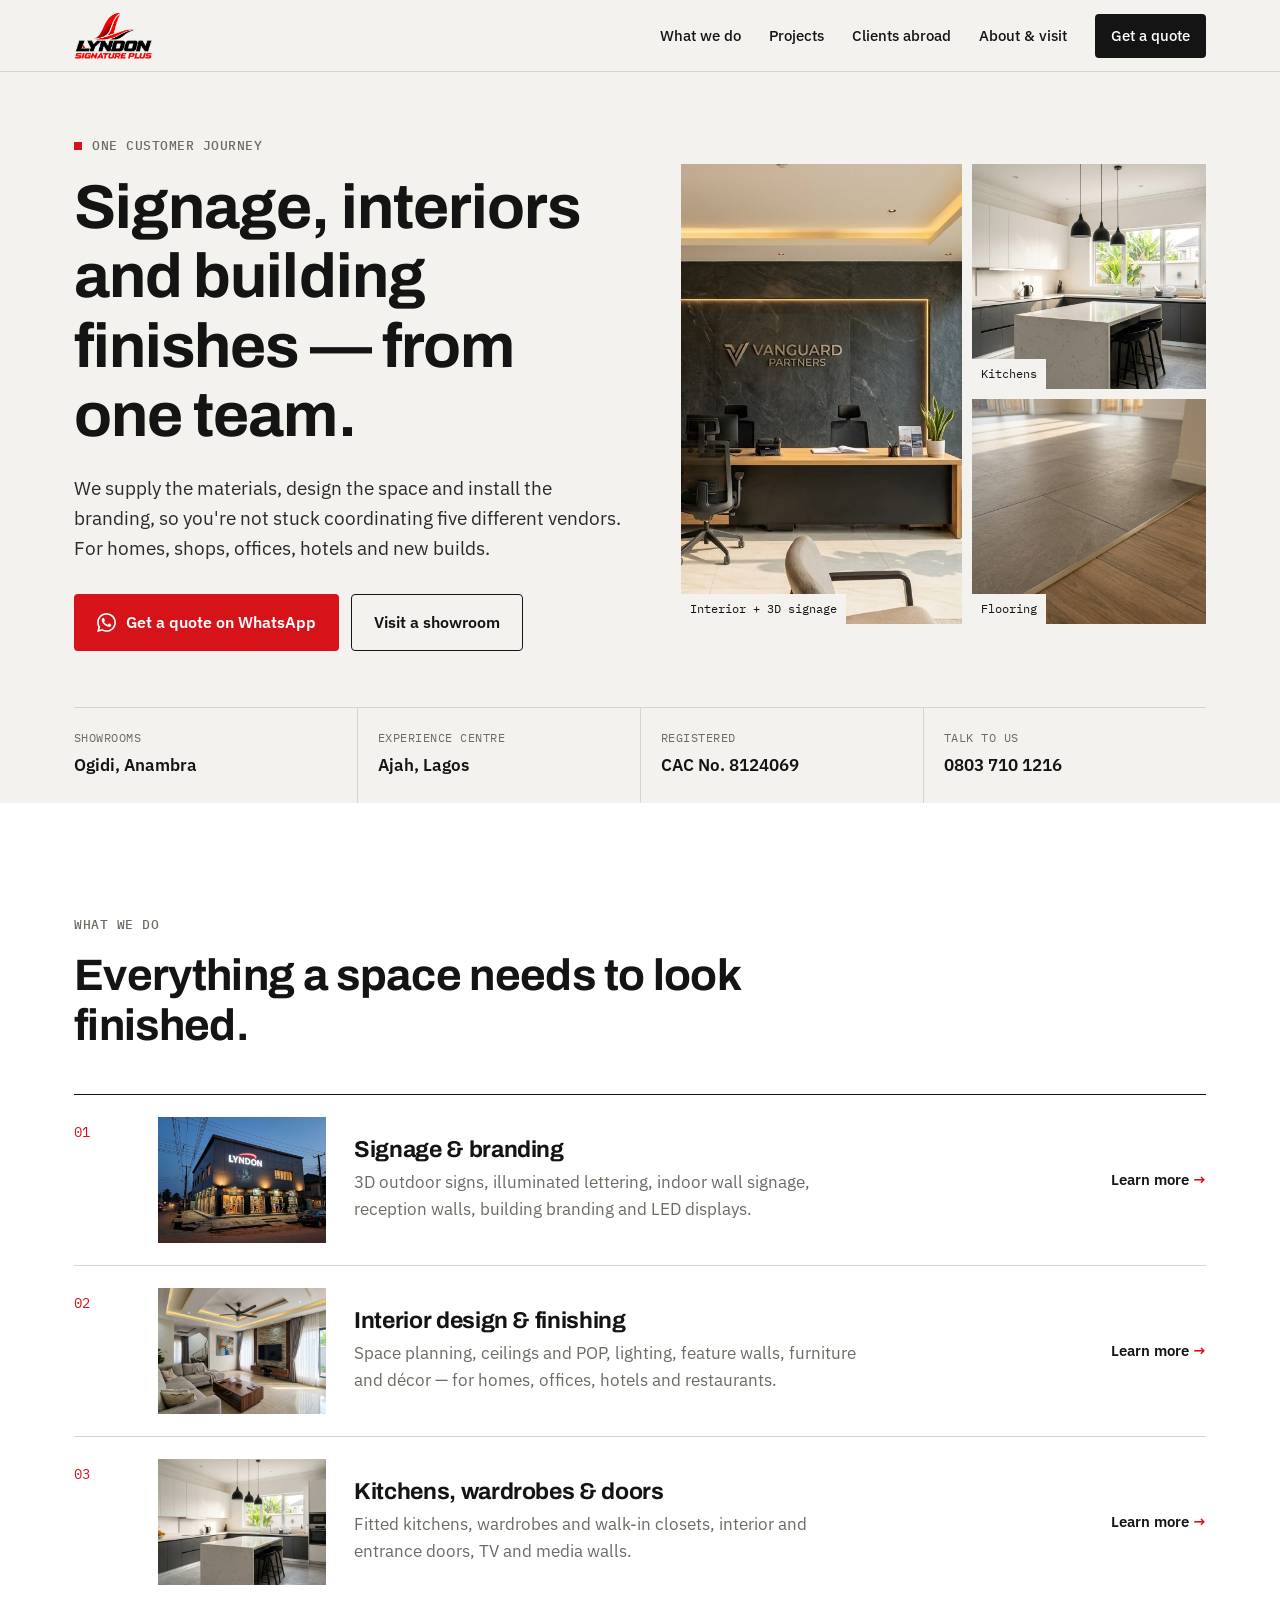
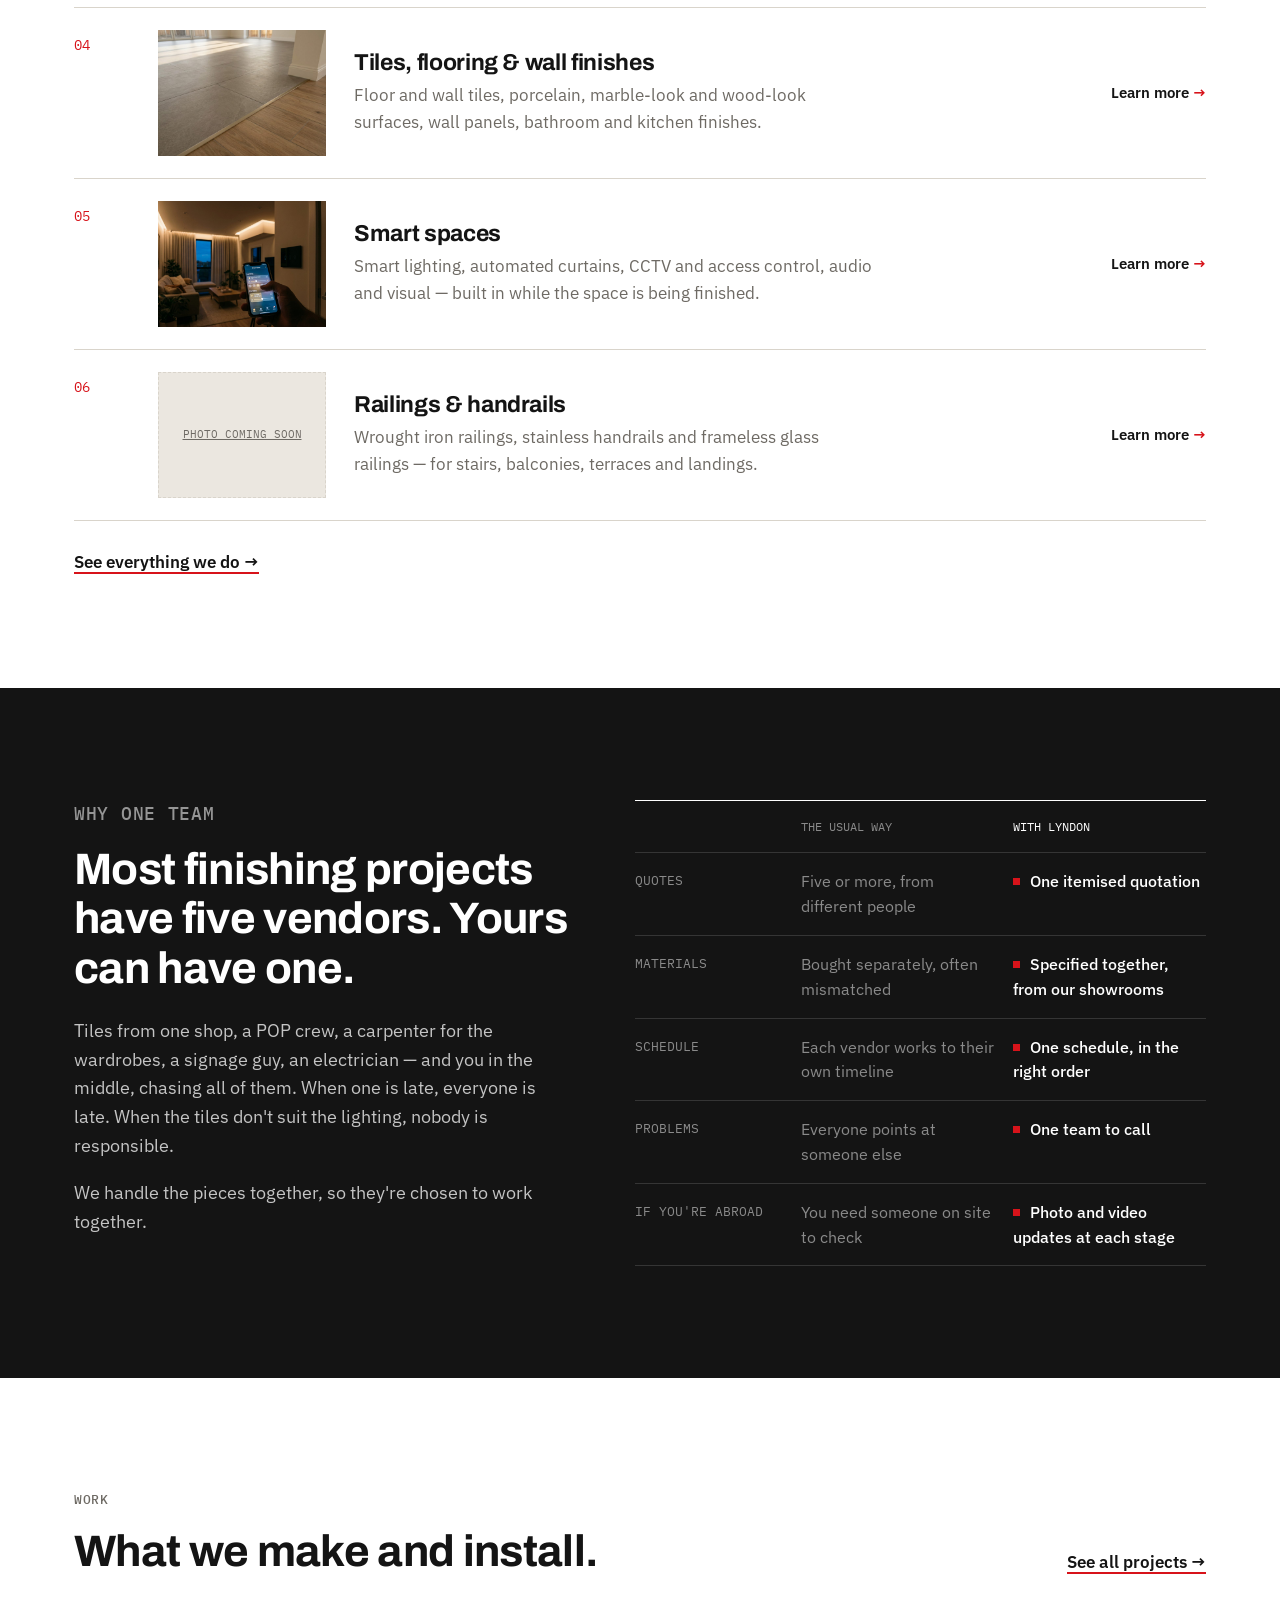
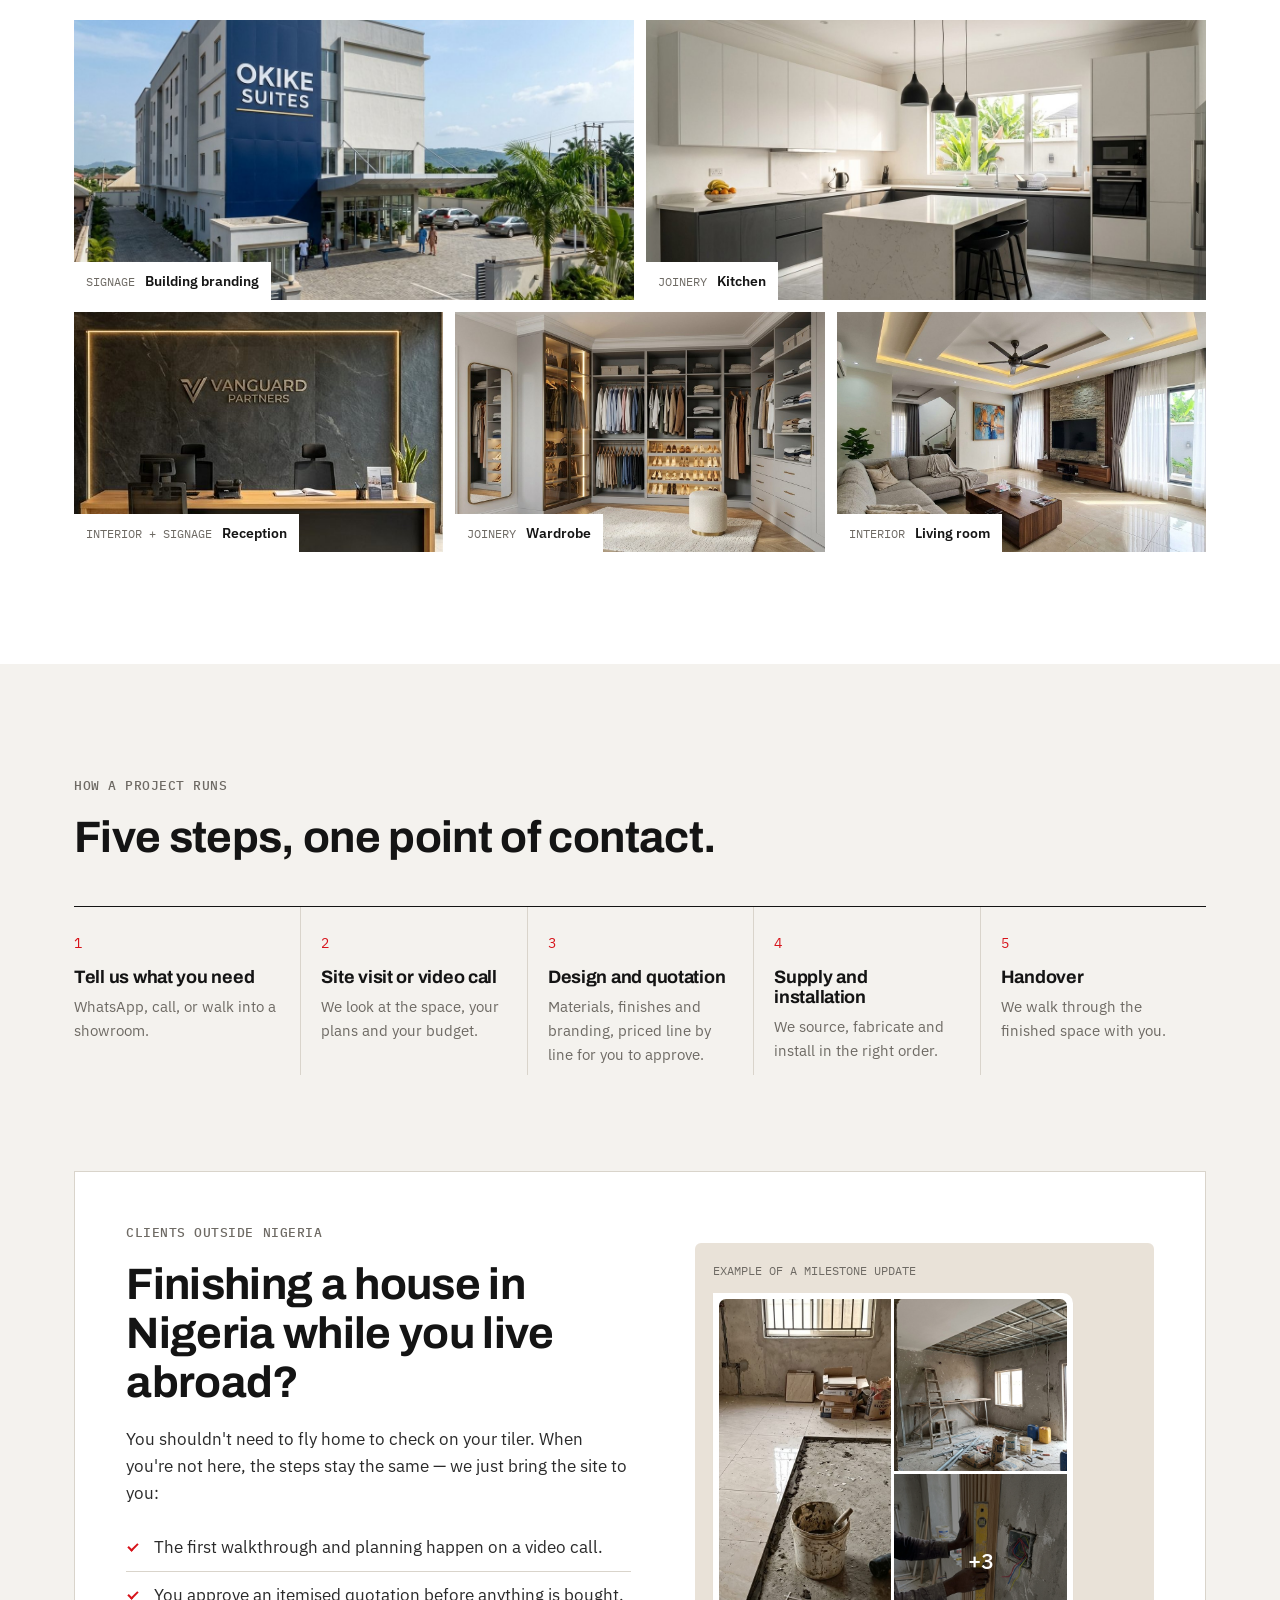
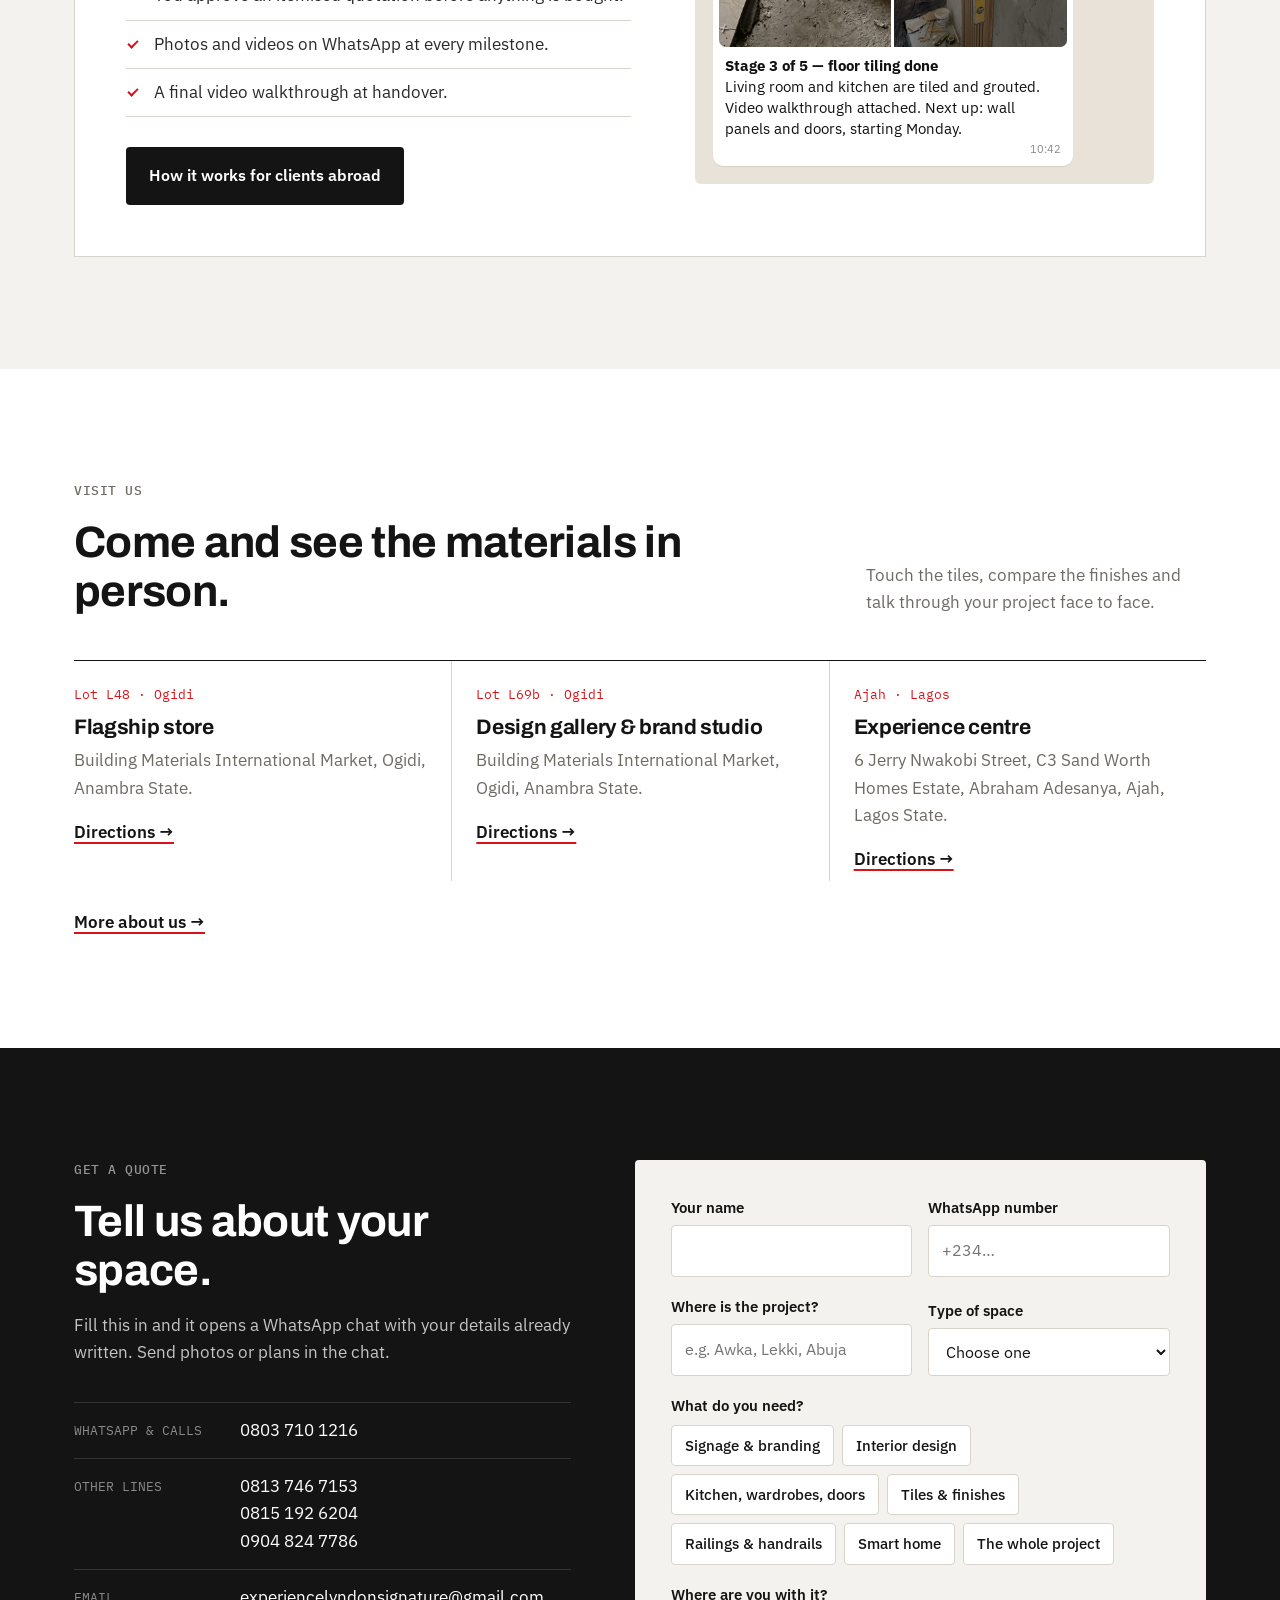
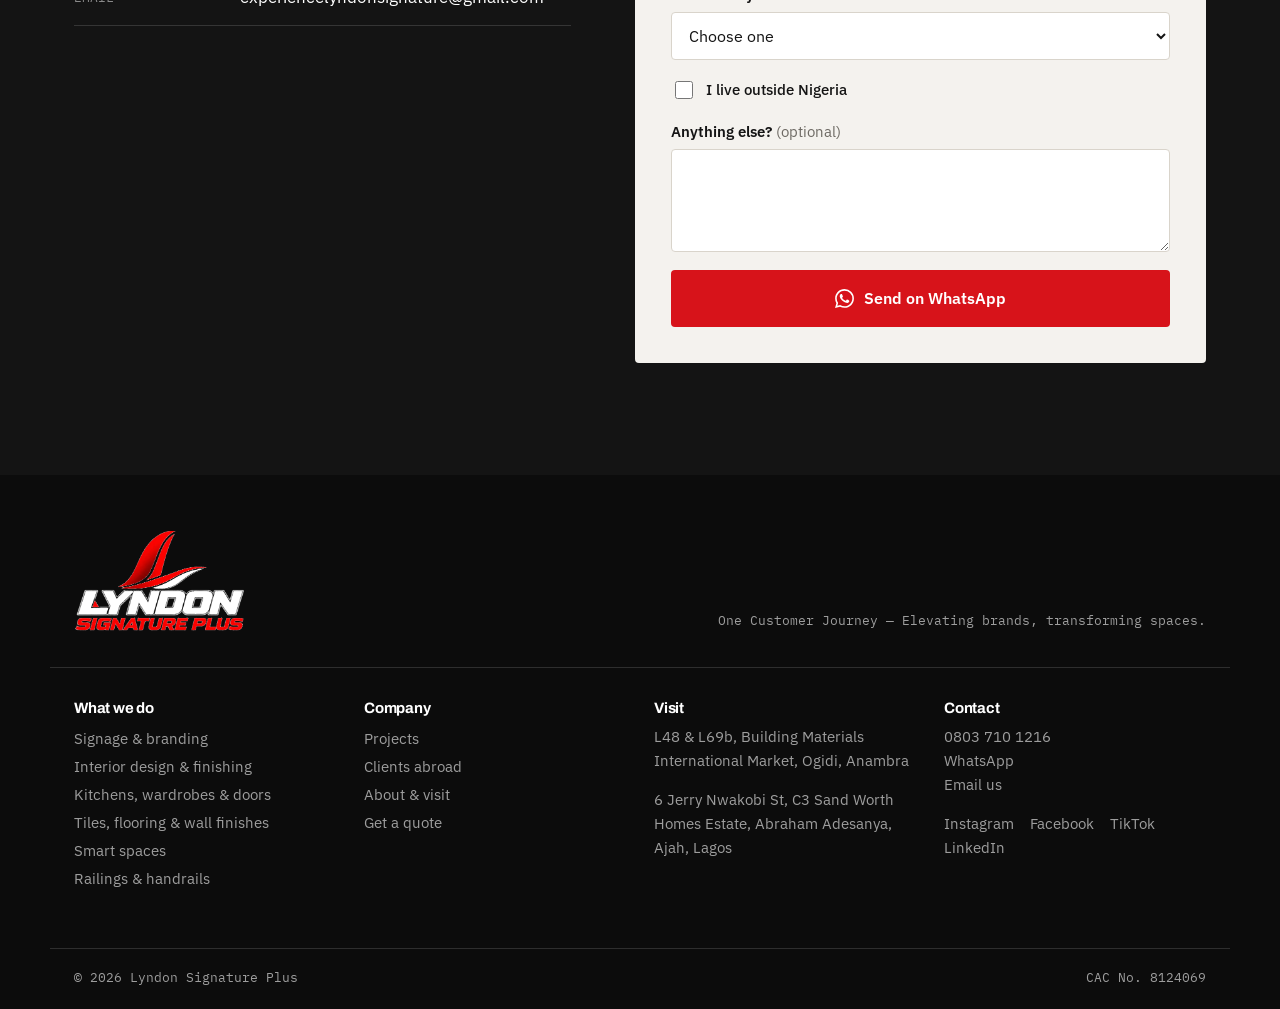
==== commit a9beaa44: "rails and wrought iron" ====
--- a/website/index.html
+++ b/website/index.html
@@ -124,6 +124,15 @@
           <p>Smart lighting, automated curtains, CCTV and access control, audio and visual — built in while the space is being finished.</p>
         </div>
         <a class="cat__ask" href="smart-spaces.html">Learn more <span>→</span></a>
+      </li>
+      <li class="cat">
+        <span class="cat__ref">06</span>
+        <a class="cat__img cat__img--soon" href="tiles-finishes.html#railings" tabindex="-1" aria-hidden="true"><span>Photo coming soon</span></a>
+        <div class="cat__body">
+          <h3><a href="tiles-finishes.html#railings">Railings &amp; handrails</a></h3>
+          <p>Wrought iron railings, stainless handrails and frameless glass railings — for stairs, balconies, terraces and landings.</p>
+        </div>
+        <a class="cat__ask" href="tiles-finishes.html#railings">Learn more <span>→</span></a>
       </li>
     </ol>
     <p class="more"><a class="text-link" href="services.html">See everything we do →</a></p>
@@ -314,6 +323,7 @@
         <label><input type="checkbox" name="needs" value="Interior design"><span>Interior design</span></label>
         <label><input type="checkbox" name="needs" value="Kitchen / wardrobes / doors"><span>Kitchen, wardrobes, doors</span></label>
         <label><input type="checkbox" name="needs" value="Tiles & finishes"><span>Tiles &amp; finishes</span></label>
+        <label><input type="checkbox" name="needs" value="Railings & handrails"><span>Railings &amp; handrails</span></label>
         <label><input type="checkbox" name="needs" value="Smart home"><span>Smart home</span></label>
         <label><input type="checkbox" name="needs" value="The whole project"><span>The whole project</span></label>
       </fieldset>
@@ -346,7 +356,7 @@
   <div class="container footer__grid">
     <div>
       <h4>What we do</h4>
-      <p class="footer__links"><a href="signage-branding.html">Signage &amp; branding</a><a href="interiors.html">Interior design &amp; finishing</a><a href="kitchens-wardrobes-doors.html">Kitchens, wardrobes &amp; doors</a><a href="tiles-finishes.html">Tiles, flooring &amp; wall finishes</a><a href="smart-spaces.html">Smart spaces</a></p>
+      <p class="footer__links"><a href="signage-branding.html">Signage &amp; branding</a><a href="interiors.html">Interior design &amp; finishing</a><a href="kitchens-wardrobes-doors.html">Kitchens, wardrobes &amp; doors</a><a href="tiles-finishes.html">Tiles, flooring &amp; wall finishes</a><a href="smart-spaces.html">Smart spaces</a><a href="tiles-finishes.html#railings">Railings &amp; handrails</a></p>
     </div>
     <div>
       <h4>Company</h4>
--- a/website/assets/css/styles.css
+++ b/website/assets/css/styles.css
@@ -328,6 +328,7 @@
 .cat h3 a { color: inherit; text-decoration: none; }
 .cat h3 a:hover { color: var(--red); }
 .cat__img { display: block; }
+.cat__img--soon { display: grid; place-items: center; border: 1px dashed var(--rule); font-family: var(--font-mono); font-size: 11px; color: var(--muted); text-transform: uppercase; text-align: center; padding: 8px; }
 .more { margin: 28px 0 0; }
 .section--flush-top { padding-top: 0; }
 .btn--line-light { border-color: rgba(255,255,255,.6); color: var(--white); }
@@ -396,6 +397,8 @@
 .pg.w--tall { grid-row: span 2; }
 .pg figcaption { position: absolute; left: 0; bottom: 0; background: var(--white); padding: 8px 12px; font-weight: 600; font-size: 14px; color: var(--ink); display: flex; gap: 10px; align-items: baseline; }
 .pg figcaption span { font-family: var(--font-mono); font-weight: 400; font-size: 11.5px; color: var(--muted); text-transform: uppercase; }
+.pg--soon { border: 1px dashed var(--rule); }
+.pg__soon { position: absolute; inset: 0 0 40px; display: grid; place-items: center; font-family: var(--font-mono); font-size: 11.5px; color: var(--muted); text-transform: uppercase; letter-spacing: .04em; }
 
 /* Abroad page */
 .section--flush-top .abroad { margin-top: 0; }
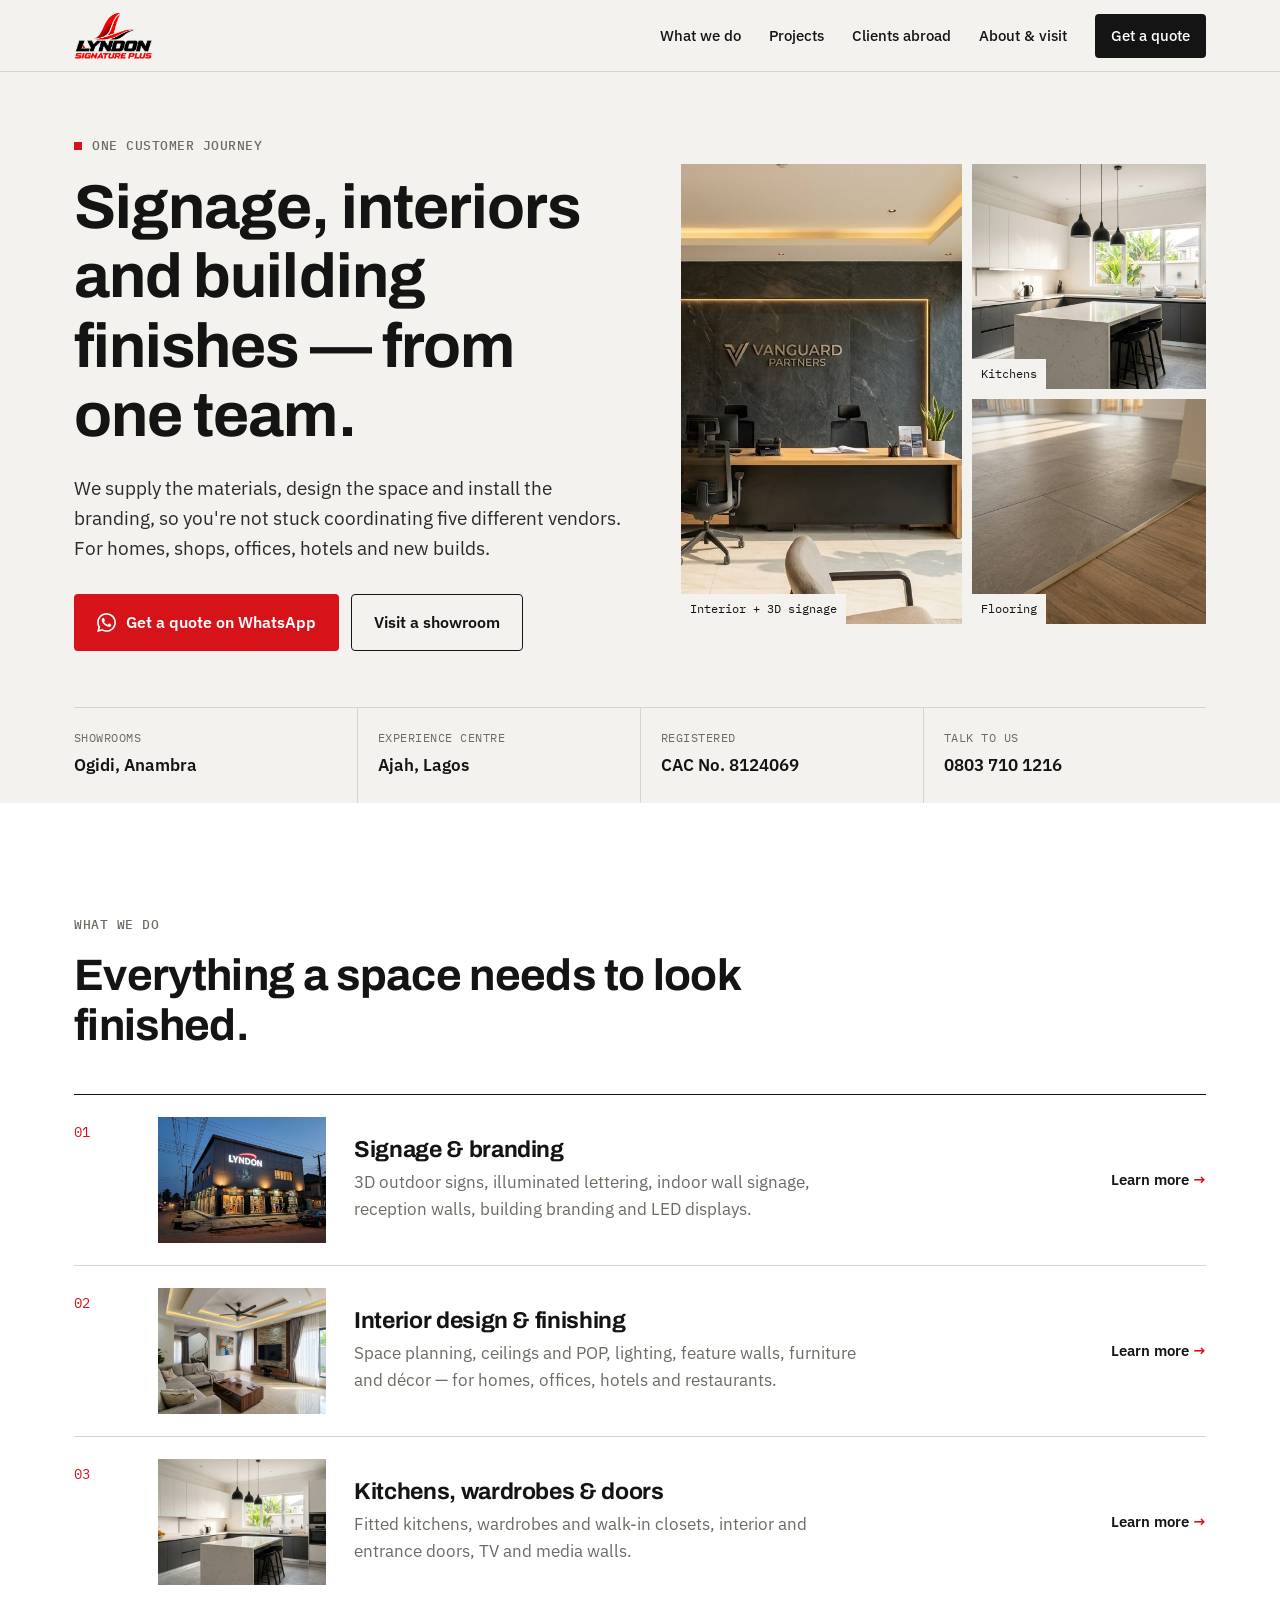
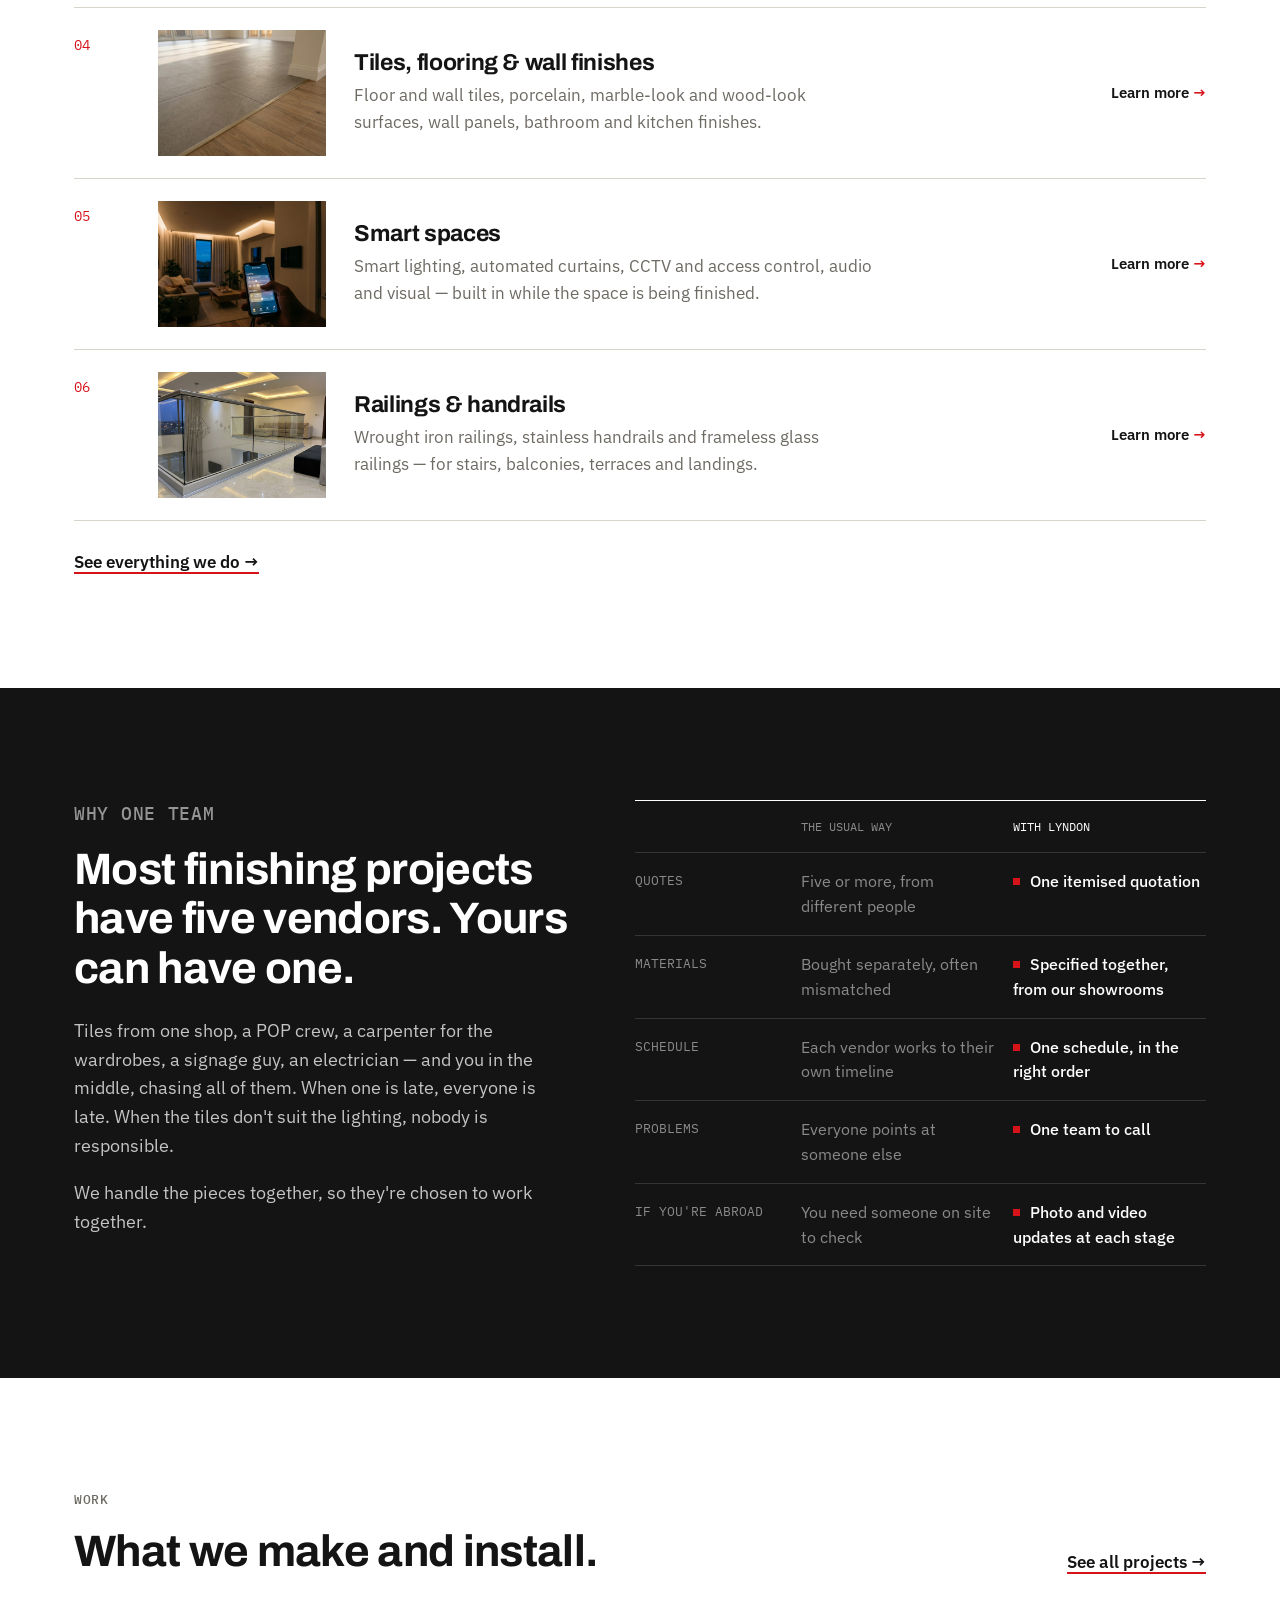
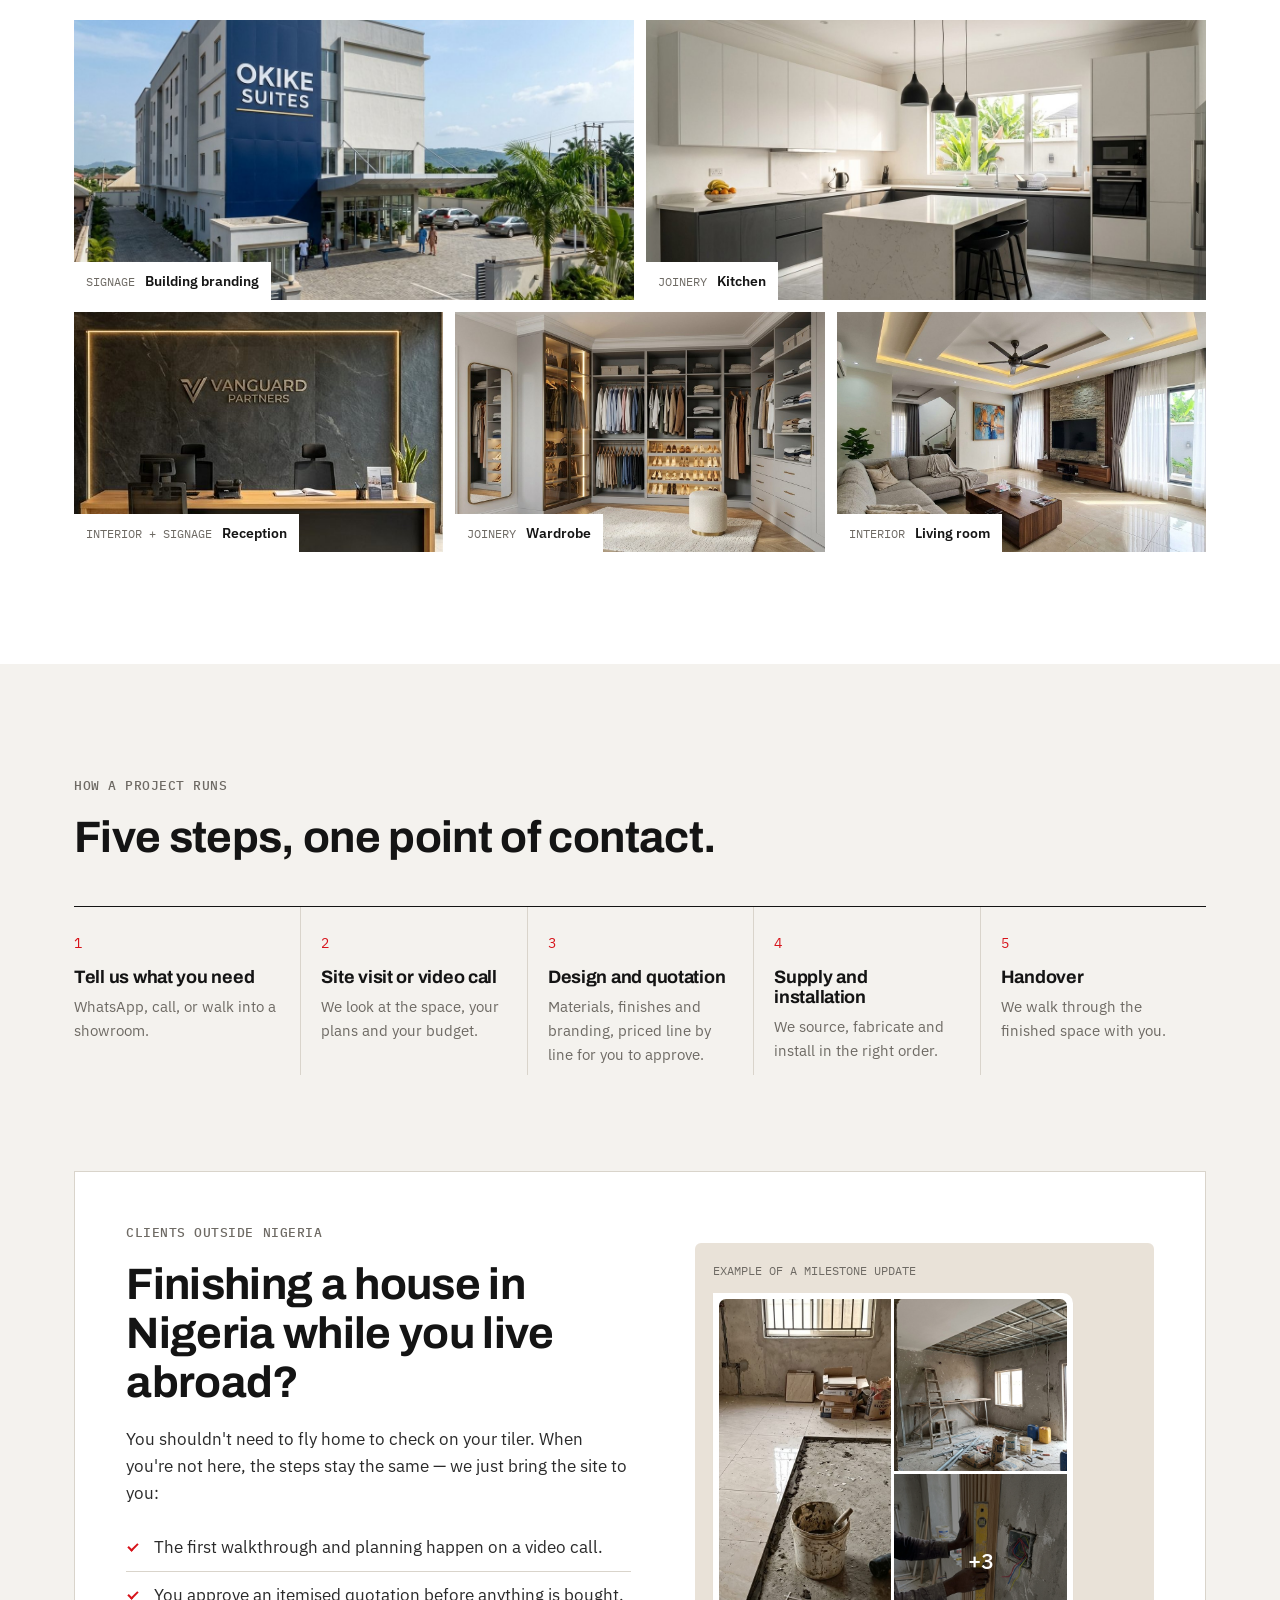
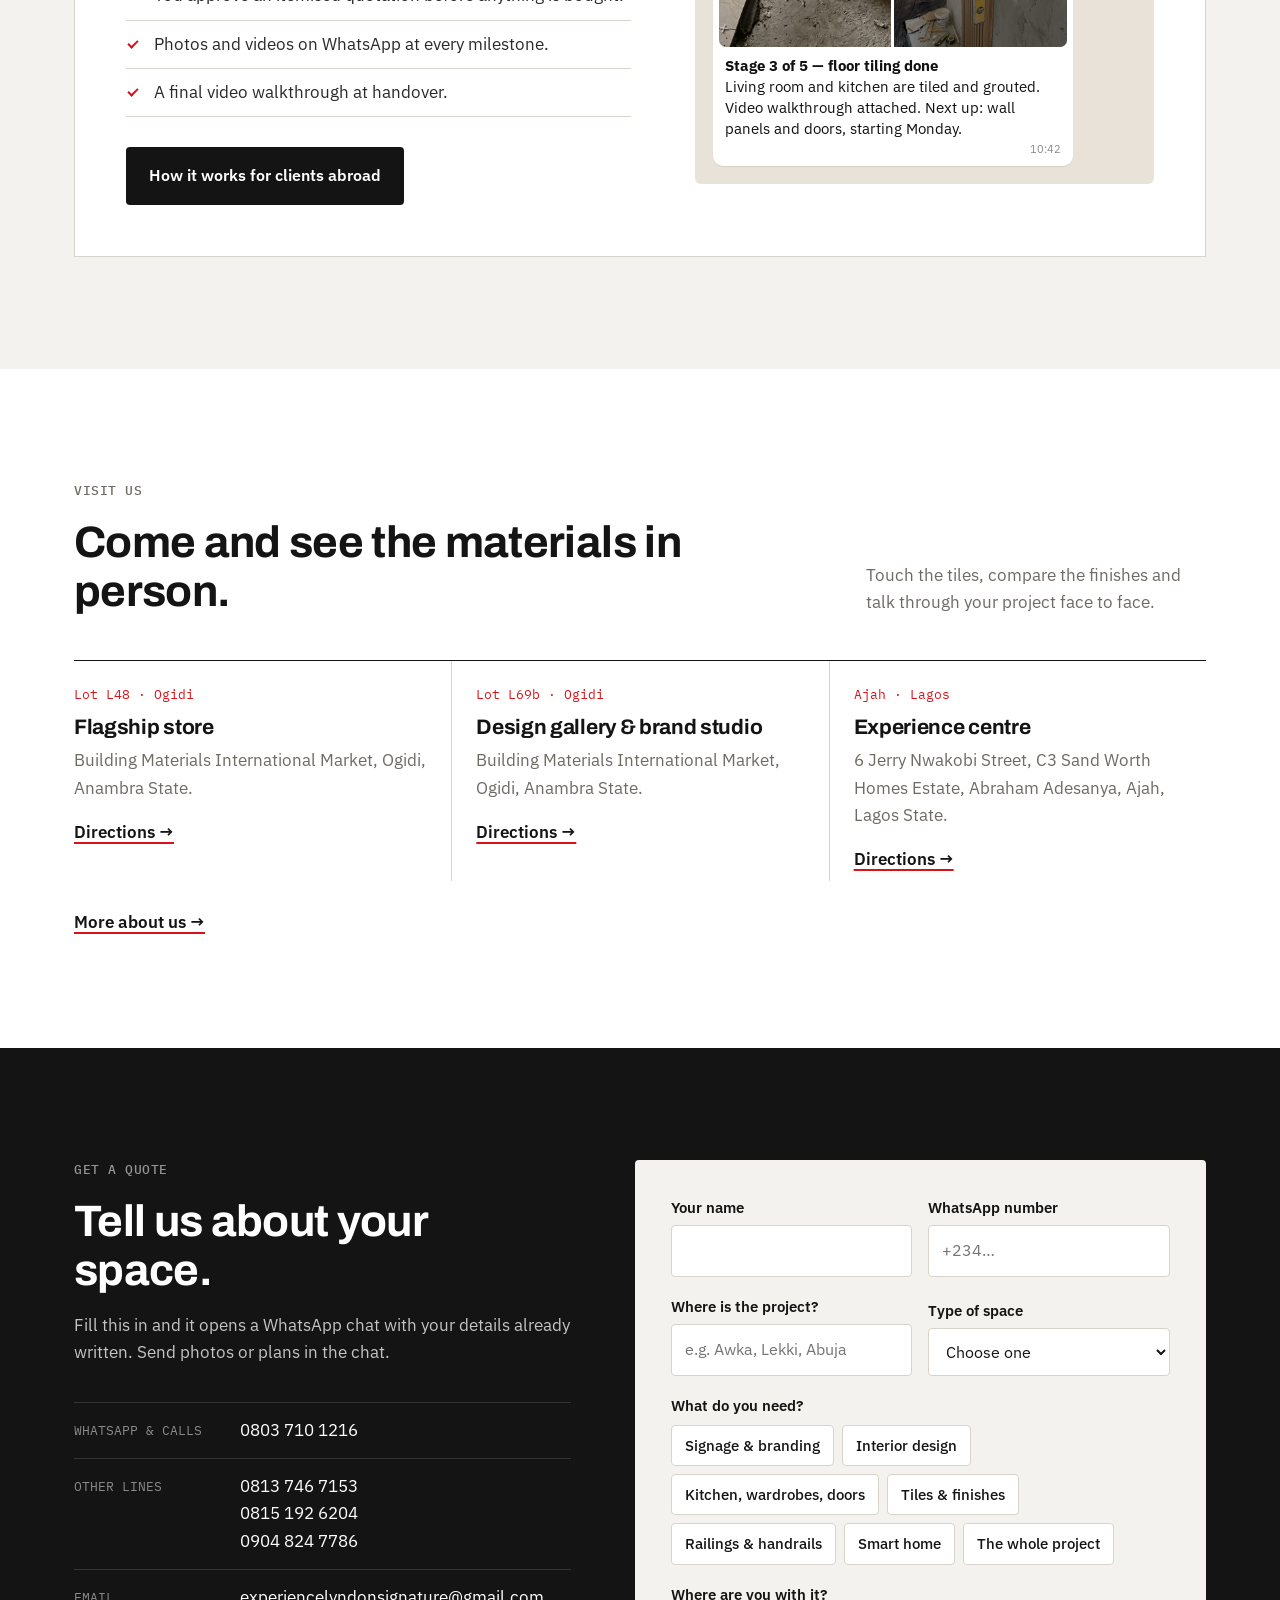
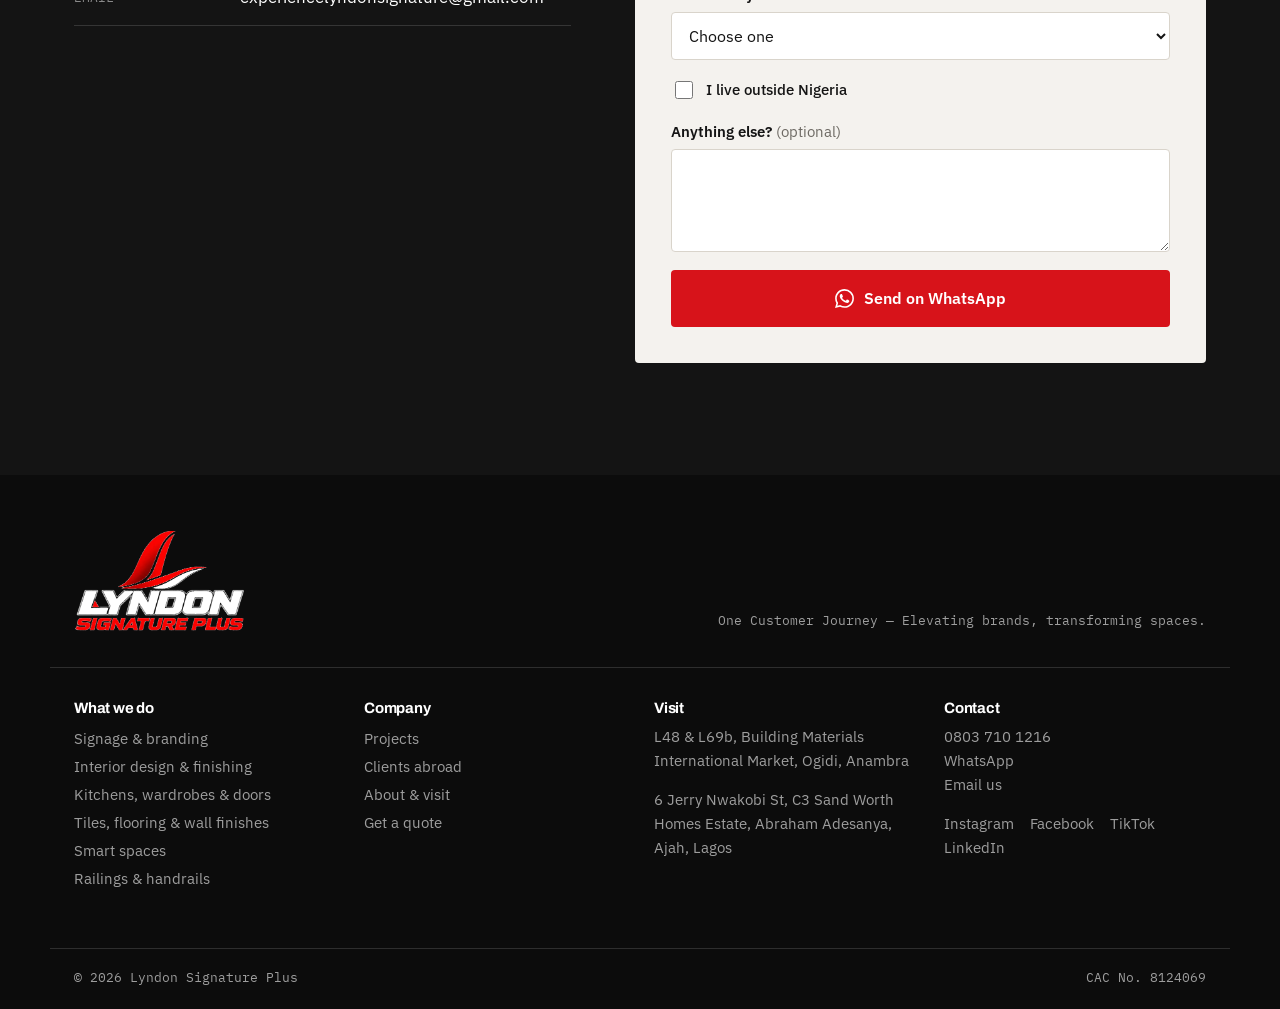
==== commit 7f694f64: "rails and wrought iron" ====
--- a/website/index.html
+++ b/website/index.html
@@ -127,7 +127,7 @@
       </li>
       <li class="cat">
         <span class="cat__ref">06</span>
-        <a class="cat__img cat__img--soon" href="tiles-finishes.html#railings" tabindex="-1" aria-hidden="true"><span>Photo coming soon</span></a>
+        <a class="cat__img" href="tiles-finishes.html#railings" tabindex="-1" aria-hidden="true"><img src="assets/img/railing-glass.jpg" alt="" loading="lazy"></a>
         <div class="cat__body">
           <h3><a href="tiles-finishes.html#railings">Railings &amp; handrails</a></h3>
           <p>Wrought iron railings, stainless handrails and frameless glass railings — for stairs, balconies, terraces and landings.</p>
--- a/website/assets/css/styles.css
+++ b/website/assets/css/styles.css
@@ -328,7 +328,6 @@
 .cat h3 a { color: inherit; text-decoration: none; }
 .cat h3 a:hover { color: var(--red); }
 .cat__img { display: block; }
-.cat__img--soon { display: grid; place-items: center; border: 1px dashed var(--rule); font-family: var(--font-mono); font-size: 11px; color: var(--muted); text-transform: uppercase; text-align: center; padding: 8px; }
 .more { margin: 28px 0 0; }
 .section--flush-top { padding-top: 0; }
 .btn--line-light { border-color: rgba(255,255,255,.6); color: var(--white); }
@@ -367,6 +366,7 @@
 .svc-gallery figure { margin: 0; position: relative; aspect-ratio: 4 / 3; overflow: hidden; background: var(--paper-2); }
 .svc-gallery img { width: 100%; height: 100%; object-fit: cover; }
 .svc-gallery figcaption { position: absolute; left: 0; bottom: 0; background: var(--white); padding: 6px 10px; font-size: 13.5px; font-weight: 600; color: var(--ink); }
+.svc-gallery + .svc-gallery { margin-top: 12px; }
 .svc-note { margin: 16px 0 0; font-size: 14.5px; color: var(--muted); }
 
 /* Works well with */
@@ -397,8 +397,6 @@
 .pg.w--tall { grid-row: span 2; }
 .pg figcaption { position: absolute; left: 0; bottom: 0; background: var(--white); padding: 8px 12px; font-weight: 600; font-size: 14px; color: var(--ink); display: flex; gap: 10px; align-items: baseline; }
 .pg figcaption span { font-family: var(--font-mono); font-weight: 400; font-size: 11.5px; color: var(--muted); text-transform: uppercase; }
-.pg--soon { border: 1px dashed var(--rule); }
-.pg__soon { position: absolute; inset: 0 0 40px; display: grid; place-items: center; font-family: var(--font-mono); font-size: 11.5px; color: var(--muted); text-transform: uppercase; letter-spacing: .04em; }
 
 /* Abroad page */
 .section--flush-top .abroad { margin-top: 0; }
@@ -449,6 +447,7 @@
   .page-hero__lead { font-size: 17px; }
   .spec__group { grid-template-columns: 1fr; gap: 10px; }
   .svc-gallery { grid-template-columns: 1fr 1fr; gap: 8px; }
+  .svc-gallery + .svc-gallery { margin-top: 8px; }
   .svc-gallery figure:nth-child(3) { grid-column: span 2; aspect-ratio: 16 / 9; }
   .used ul { grid-template-columns: 1fr; }
   .pgrid { grid-auto-rows: 160px; gap: 8px; }
